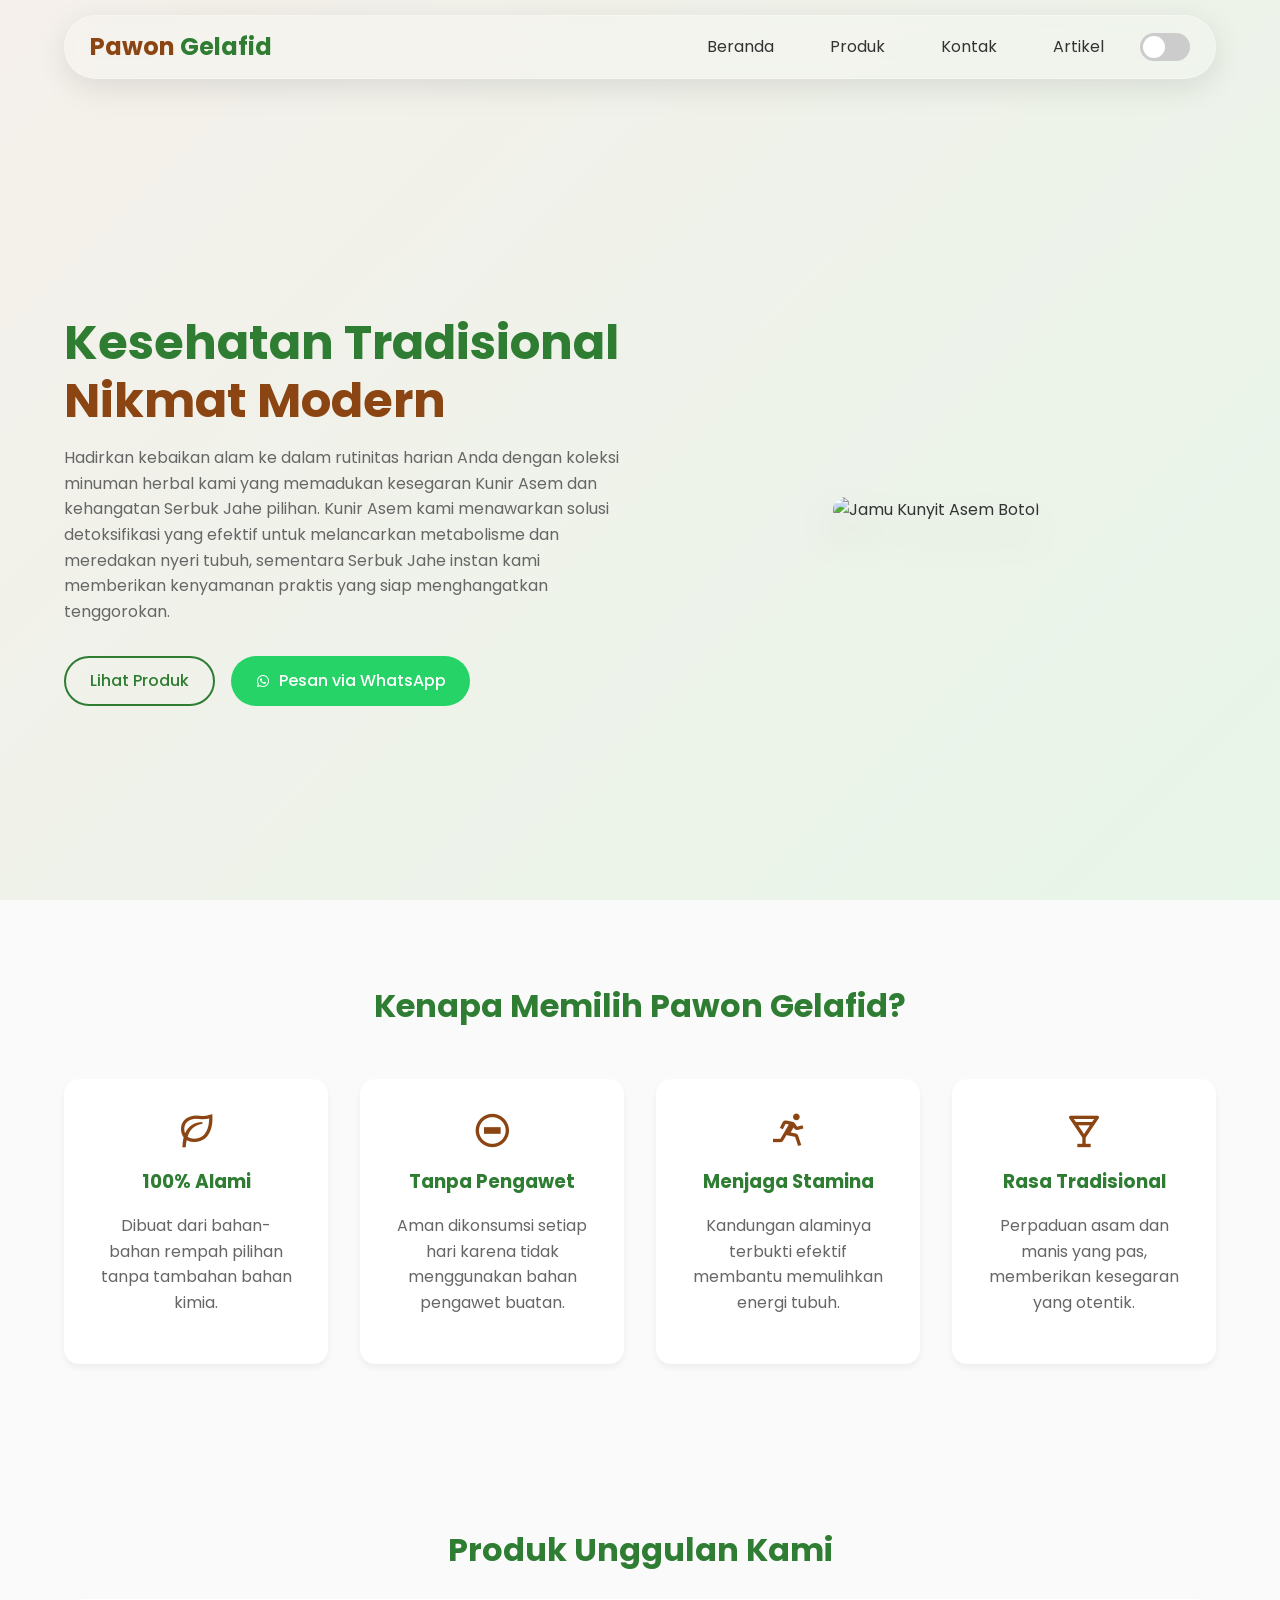
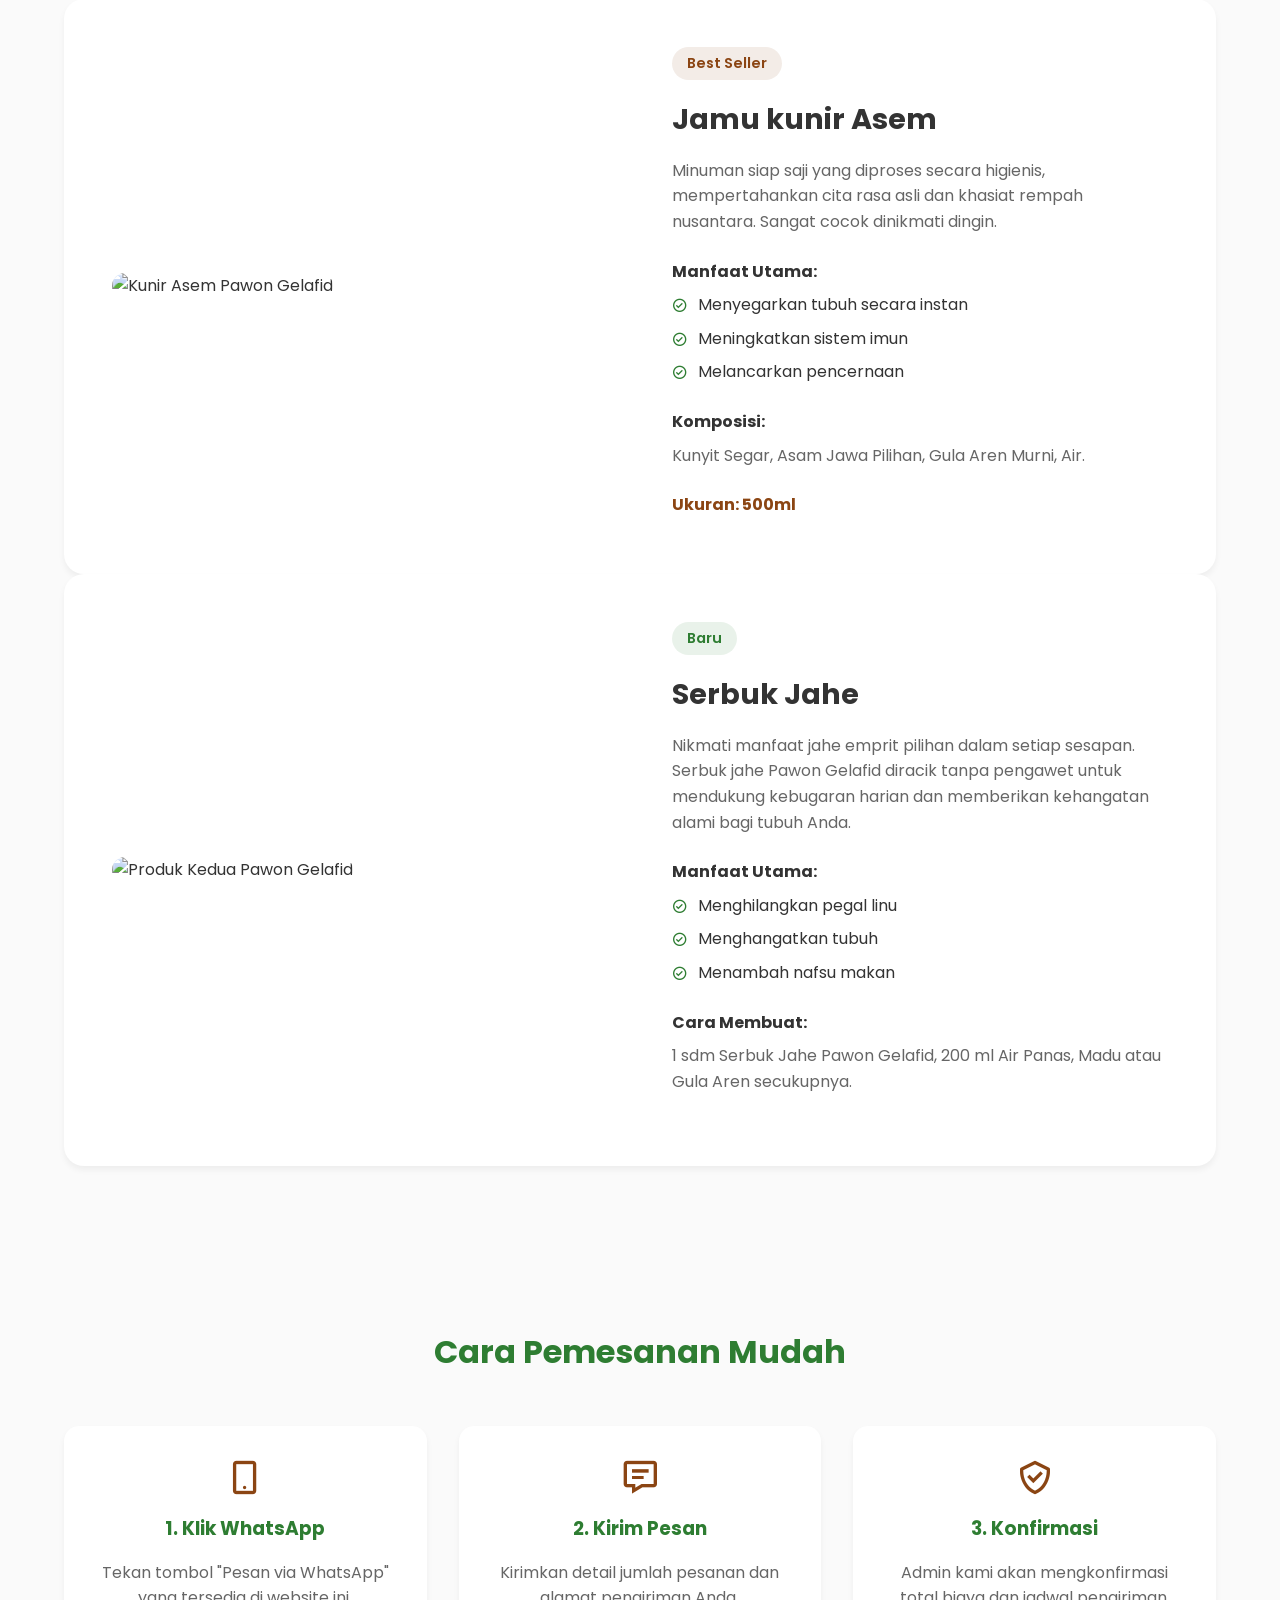
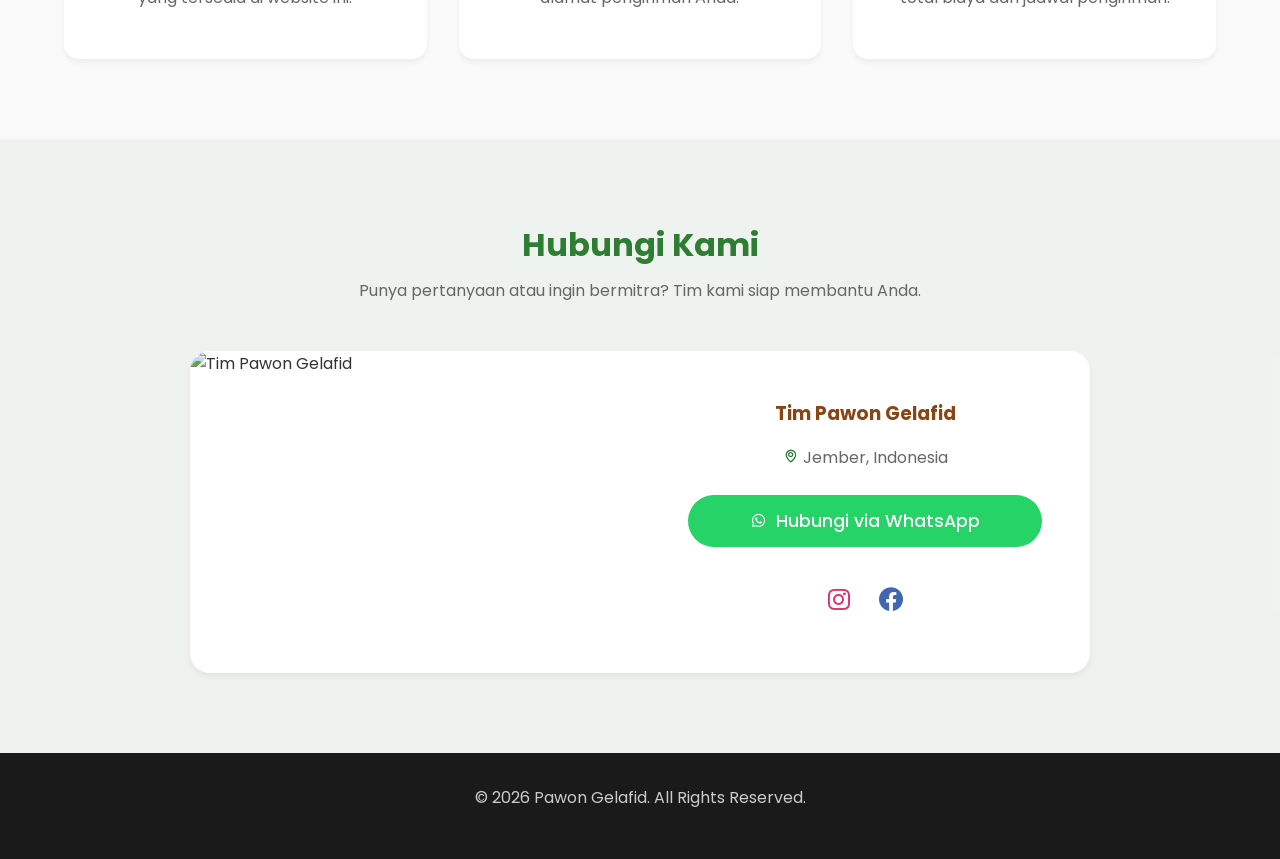
==== index.html @ 0f585383 "Add files via upload" ====
<!doctype html>
<html lang="id">
  <head>
    <meta charset="UTF-8" />
    <meta name="viewport" content="width=device-width, initial-scale=1.0" />
    <title>Pawon Gelafid | Jamu Kunyit Asem Alami</title>
    <link rel="stylesheet" href="style.css" />
    <link
      href="https://unpkg.com/boxicons@2.1.4/css/boxicons.min.css"
      rel="stylesheet"
    />
  </head>
  <body>
    <nav class="navbar">
      <div class="logo">Pawon <span>Gelafid</span></div>
      <div class="nav-controls">
        <ul class="nav-links">
          <li><a href="#beranda">Beranda</a></li>
          <li><a href="#produk">Produk</a></li>
          <li><a href="#kontak">Kontak</a></li>
          <li><a href="artikel.html">Artikel</a></li>

          <!--<li>
            <a
              href="https://wa.me/6281234567890"
              target="_blank"
              class="btn btn-primary"
              >Pesan Sekarang</a
            >
          </li>-->
        </ul>
        <div class="theme-switch">
          <input type="checkbox" id="theme-toggle" />
          <label for="theme-toggle" class="switch">
            <span class="slider"></span>
          </label>
        </div>
      </div>
    </nav>

    <section id="beranda" class="hero">
      <div class="hero-content fade-in">
        <h1>Kesehatan Tradisional <br /><span>Nikmat Modern</span></h1>
        <p>
          Hadirkan kebaikan alam ke dalam rutinitas harian Anda dengan koleksi
          minuman herbal kami yang memadukan kesegaran Kunir Asem dan kehangatan
          Serbuk Jahe pilihan. Kunir Asem kami menawarkan solusi detoksifikasi
          yang efektif untuk melancarkan metabolisme dan meredakan nyeri tubuh,
          sementara Serbuk Jahe instan kami memberikan kenyamanan praktis yang
          siap menghangatkan tenggorokan.
        </p>
        <div class="hero-buttons">
          <a href="#produk" class="btn btn-outline">Lihat Produk</a>
          <a
            href="https://wa.me/6281234567890"
            target="_blank"
            class="btn btn-wa"
            ><i class="bx bxl-whatsapp"></i> Pesan via WhatsApp</a
          >
        </div>
      </div>
      <div class="hero-image fade-in">
        <img src="/asset/botol1.png" alt="Jamu Kunyit Asem Botol" />
      </div>
    </section>

    <section class="fade-in">
      <h2>Kenapa Memilih Pawon Gelafid?</h2>
      <div class="grid-container">
        <div class="card">
          <i class="bx bx-leaf"></i>
          <h3>100% Alami</h3>
          <p>
            Dibuat dari bahan-bahan rempah pilihan tanpa tambahan bahan kimia.
          </p>
        </div>
        <div class="card">
          <i class="bx bx-no-entry"></i>
          <h3>Tanpa Pengawet</h3>
          <p>
            Aman dikonsumsi setiap hari karena tidak menggunakan bahan pengawet
            buatan.
          </p>
        </div>
        <div class="card">
          <i class="bx bx-run"></i>
          <h3>Menjaga Stamina</h3>
          <p>
            Kandungan alaminya terbukti efektif membantu memulihkan energi
            tubuh.
          </p>
        </div>
        <div class="card">
          <i class="bx bx-drink"></i>
          <h3>Rasa Tradisional</h3>
          <p>
            Perpaduan asam dan manis yang pas, memberikan kesegaran yang
            otentik.
          </p>
        </div>
      </div>
    </section>

    <section id="produk" class="fade-in">
      <h2>Produk Unggulan Kami</h2>
        <div class="slider-container">
          <div class="slider-track">
            <div class="slide">
              <div class="product-detail">
                <div class="product-img">
                  <img src="/asset/Botol.png" alt="Kunir Asem Pawon Gelafid" />
                </div>
                <div class="product-info">
                  <span class="tag">Best Seller</span>
                  <h3>Jamu kunir Asem</h3>
                  <p>
                    Minuman siap saji yang diproses secara higienis,
                    mempertahankan cita rasa asli dan khasiat rempah nusantara.
                    Sangat cocok dinikmati dingin.
                  </p>

                  <h4 style="margin: 1.5rem 0 0.5rem">Manfaat Utama:</h4>
                  <div class="list-item">
                    <i class="bx bx-check-circle"></i> Menyegarkan tubuh secara
                    instan
                  </div>
                  <div class="list-item">
                    <i class="bx bx-check-circle"></i> Meningkatkan sistem imun
                  </div>
                  <div class="list-item">
                    <i class="bx bx-check-circle"></i> Melancarkan pencernaan
                  </div>

                  <h4 style="margin: 1.5rem 0 0.5rem">Komposisi:</h4>
                  <p>Kunyit Segar, Asam Jawa Pilihan, Gula Aren Murni, Air.</p>
                  <h4
                    style="margin: 1.5rem 0 0.5rem; color: var(--primary-brown)"
                  >
                    Ukuran: 500ml
                  </h4>
                </div>
              </div>
            </div>

            <div class="slide">
              <div class="product-detail">
                <div class="product-img">
                  <img
                    src="/asset/Kemasan.png"
                    alt="Produk Kedua Pawon Gelafid"
                  />
                </div>
                <div class="product-info">
                  <span
                    class="tag"
                    style="
                      background: rgba(46, 125, 50, 0.1);
                      color: var(--primary-green);
                    "
                    >Baru</span
                  >
                  <h3>Serbuk Jahe</h3>
                  <p>
                    Nikmati manfaat jahe emprit pilihan dalam setiap sesapan.
                    Serbuk jahe Pawon Gelafid diracik tanpa pengawet untuk
                    mendukung kebugaran harian dan memberikan kehangatan alami
                    bagi tubuh Anda.
                  </p>

                  <h4 style="margin: 1.5rem 0 0.5rem">Manfaat Utama:</h4>
                  <div class="list-item">
                    <i class="bx bx-check-circle"></i> Menghilangkan pegal linu
                  </div>
                  <div class="list-item">
                    <i class="bx bx-check-circle"></i> Menghangatkan tubuh
                  </div>
                  <div class="list-item">
                    <i class="bx bx-check-circle"></i> Menambah nafsu makan
                  </div>

                  <h4 style="margin: 1.5rem 0 0.5rem">Cara Membuat:</h4>
                  <p>
                    1 sdm Serbuk Jahe Pawon Gelafid, 200 ml Air Panas, Madu atau
                    Gula Aren secukupnya.
                  </p>
                  <h4
                    style="margin: 1.5rem 0 0.5rem; color: var(--primary-brown)"
                    >
                  </h4>
                </div>
              </div>
            </div>
          </div>
        </div>

        <div class="slider-dots"></div>
      </div>
    </section>

    <section class="fade-in">
      <h2>Cara Pemesanan Mudah</h2>
      <div
        class="grid-container"
        style="grid-template-columns: repeat(auto-fit, minmax(200px, 1fr))"
      >
        <div class="card">
          <i class="bx bx-mobile-alt"></i>
          <h3>1. Klik WhatsApp</h3>
          <p>Tekan tombol "Pesan via WhatsApp" yang tersedia di website ini.</p>
        </div>
        <div class="card">
          <i class="bx bx-message-detail"></i>
          <h3>2. Kirim Pesan</h3>
          <p>Kirimkan detail jumlah pesanan dan alamat pengiriman Anda.</p>
        </div>
        <div class="card">
          <i class="bx bx-check-shield"></i>
          <h3>3. Konfirmasi</h3>
          <p>
            Admin kami akan mengkonfirmasi total biaya dan jadwal pengiriman.
          </p>
        </div>
      </div>
    </section>

    <section id="kontak" class="fade-in">
      <h2 style="margin-bottom: 0.5rem">Hubungi Kami</h2>
      <p style="text-align: center; margin-bottom: 3rem">
        Punya pertanyaan atau ingin bermitra? Tim kami siap membantu Anda.
      </p>

      <div class="contact-wrapper">
        <div class="contact-image">
          <img src="/asset/Fotbar.jpeg" alt="Tim Pawon Gelafid" />
        </div>

        <div class="contact-info">
          <h3 style="color: var(--primary-brown); margin-bottom: 1rem">
            Tim Pawon Gelafid
          </h3>
          <p style="margin-bottom: 1.5rem">
            <i class="bx bx-map" style="color: var(--primary-green)"></i>
            Jember, Indonesia
          </p>

          <div style="margin-bottom: 2rem; width: 100%">
            <a
              href="https://wa.me/6281234567890"
              target="_blank"
              class="btn btn-wa"
              style="
                font-size: 1.1rem;
                padding: 12px 25px;
                display: inline-flex;
                width: 100%;
              "
            >
              <i class="bx bxl-whatsapp"></i> Hubungi via WhatsApp
            </a>
          </div>

          <div
            style="
              display: flex;
              justify-content: center;
              gap: 1.5rem;
              font-size: 1.8rem;
            "
          >
            <a href="#" style="color: #e1306c; transition: transform 0.3s ease"
              ><i class="bx bxl-instagram"></i
            ></a>
            <a href="#" style="color: #4267b2; transition: transform 0.3s ease"
              ><i class="bx bxl-facebook-circle"></i
            ></a>
          </div>
        </div>
      </div>
    </section>

    <footer>
      <p>&copy; 2026 Pawon Gelafid. All Rights Reserved.</p>
      <div style="margin-top: 1rem">
        <!-- <a href="#beranda" style="margin: 0 10px">Beranda</a> -->
        <!-- <a href="#produk" style="margin: 0 10px">Produk</a> -->
      </div>
    </footer>

    <script src="script.js"></script>
  </body>
</html>
---- style.css ----
@import url("https://fonts.googleapis.com/css2?family=Poppins:wght@300;400;500;600;700&display=swap");

:root {
  /* Skema Warna Terang (Light Mode) */
  --primary-brown: #8b4513; /* Coklat tanah/kayu */
  --primary-green: #2e7d32; /* Hijau daun */
  --bg-color: #fafafa; /* Putih tulang/abu sangat terang */
  --card-bg: #ffffff; /* Putih murni untuk kartu */
  --text-dark: #333333;
  --text-light: #666666;
  --nav-bg: rgba(255, 255, 255, 0.95);
  --hero-grad: linear-gradient(135deg, #f5f0eb 0%, #e8f5e9 100%);
  --shadow: 0 4px 6px rgba(0, 0, 0, 0.05);
}

/* Skema Warna Gelap (Dark Mode) */
[data-theme="dark"] {
  --primary-brown: #d2b48c; /* Coklat muda (Tan) agar kontras di gelap */
  --primary-green: #66bb6a; /* Hijau lebih terang */
  --bg-color: #121212; /* Abu-abu sangat gelap */
  --card-bg: #1e1e1e; /* Elemen sedikit lebih terang dari background */
  --text-dark: #f5f5f5;
  --text-light: #cccccc;
  --nav-bg: rgba(30, 30, 30, 0.95);
  --hero-grad: linear-gradient(135deg, #1f1b18 0%, #132214 100%);
  --shadow: 0 4px 15px rgba(0, 0, 0, 0.4);
}

* {
  margin: 0;
  padding: 0;
  box-sizing: border-box;
  font-family: "Poppins", sans-serif;
}

html {
  scroll-behavior: smooth;
}

body {
  background-color: var(--bg-color);
  color: var(--text-dark);
  line-height: 1.6;
  transition:
    background-color 0.3s ease,
    color 0.3s ease;
}

/* Typography */
h1,
h2,
h3 {
  color: var(--text-dark);
  transition: color 0.3s ease;
}
h2 {
  font-size: 2rem;
  margin-bottom: 1.5rem;
  text-align: center;
  color: var(--primary-green);
}
p {
  color: var(--text-light);
  margin-bottom: 1rem;
  transition: color 0.3s ease;
}
a {
  text-decoration: none;
  color: inherit;
}

/* Buttons */
.btn {
  display: inline-block;
  padding: 10px 24px;
  border-radius: 30px;
  font-weight: 500;
  transition: all 0.3s ease;
  cursor: pointer;
  border: none;
}
.btn-primary {
  background-color: #25d366;
  color: #ffffff !important;
}
.btn-primary:hover {
  background-color: #128c7e;
  transform: translateY(-2px);
}

.btn-outline {
  border: 2px solid var(--primary-green);
  color: var(--primary-green);
}
.btn-outline:hover {
  background-color: var(--primary-green);
  color: #fff;
}
[data-theme="dark"] .btn-outline:hover {
  color: #121212;
}

.btn-wa {
  background-color: #25d366;
  color: #fff;
  display: flex;
  align-items: center;
  gap: 8px;
  justify-content: center;
}
.btn-wa:hover {
  background-color: #128c7e;
  transform: translateY(-2px);
}

/* Navbar */
/* Navbar - Liquid Glass Style */
.navbar {
  position: fixed;
  top: 15px;
  left: 50%;
  transform: translateX(-50%);
  width: 90%;
  padding: 12px 25px;
  display: flex;
  justify-content: space-between;
  align-items: center;
  box-shadow:
    0 8px 32px rgba(0, 0, 0, 0.1),
    inset 0 1px 0 rgba(255, 255, 255, 0.3);

  /* Glass Effect */
  background: rgba(255, 255, 255, 0.15);
  backdrop-filter: blur(10px);
  -webkit-backdrop-filter: blur(10px);

  /* Border & Glow */
  border: 1px solid rgba(255, 255, 255, 0.3);
  border-radius: 50px;

  /* Shadow lembut */
  box-shadow: 0 8px 32px rgba(0, 0, 0, 0.1);

  transition: all 0.4s ease;
  z-index: 1000;
}

/* Dark mode glass */
[data-theme="dark"] .navbar {
  background: rgba(30, 30, 30, 0.25);
  border: 1px solid rgba(255, 255, 255, 0.1);
}

/* Saat scroll (lebih solid & elegan) */
.navbar.scrolled {
  backdrop-filter: blur(25px);
  background: rgba(255, 255, 255, 0.25);
  box-shadow: 0 10px 40px rgba(0, 0, 0, 0.2);
}
/* Dark mode scroll */
[data-theme="dark"] .navbar.scrolled {
  background: rgba(20, 20, 20, 0.35);
}

.logo {
  font-size: 1.5rem;
  font-weight: 700;
  color: var(--primary-brown);
}
.logo span {
  color: var(--primary-green);
}
/* 1. Ini yang membuat menu menjadi horizontal (Jangan dihapus!) */
.nav-links {
  display: flex;
  list-style: none;
  gap: 2rem;
  align-items: center;
}

/* 2. Styling dasar teks menu */
.nav-links a {
  padding: 6px 12px;
  border-radius: 10px;
  transition: all 0.3s ease;
}

.nav-links a:hover {
  background: rgba(0, 0, 0, 0.08);
  transform: translateY(-2px);
}

[data-theme="dark"] .nav-links a:hover {
  background: rgba(255, 255, 255, 0.12);
}
/* 3. Animasi Garis Bawah (Hanya untuk teks, Dikecualikan untuk tombol .btn) */
/*.nav-links a:not(.btn)::after {
  content: "";
  position: absolute;
  width: 0;
  height: 2px;
  bottom: 0;
  left: 0;
  background-color: var(--primary-brown);
  transition: width 0.3s ease-in-out;
}

/* 4. Efek saat di-hover atau aktif memanjangkan garis */
/*.nav-links a:not(.btn):hover::after,
.nav-links a:not(.btn).active::after {
  width: 100%;
}*/

.nav-controls {
  display: flex;
  align-items: center;
  gap: 1.5rem;
}
.theme-toggle {
  cursor: pointer;
  font-size: 1.5rem;
  color: var(--text-dark);
  display: flex;
  align-items: center;
  transition: transform 0.3s ease;
}
.theme-toggle:hover {
  transform: scale(1.1);
}
.menu-toggle {
  display: none;
  font-size: 1.5rem;
  cursor: pointer;
  color: var(--text-dark);
}

/* Hero Section */
.hero {
  min-height: 100vh;
  display: flex;
  align-items: center;
  padding: 0 5%;
  padding-top: 120px;
  background: var(--hero-grad);
  transition: background 0.3s ease;
}
.hero-content {
  flex: 1;
  padding-right: 2rem;
}
.hero-content h1 {
  font-size: 3rem;
  line-height: 1.2;
  margin-bottom: 1rem;
  color: var(--primary-green);
}
.hero-content span {
  color: var(--primary-brown);
}
.hero-image {
  flex: 1;
  text-align: center;
}
.hero-image img {
  max-width: 100%;
  filter: drop-shadow(0 20px 20px rgba(0, 0, 0, 0.15));
  border-radius: 15px;
}
.hero-buttons {
  display: flex;
  gap: 1rem;
  margin-top: 2rem;
}

/* Sections */
section {
  padding: 5rem 5%;
}
.grid-container {
  display: grid;
  grid-template-columns: repeat(auto-fit, minmax(250px, 1fr));
  gap: 2rem;
  margin-top: 3rem;
}

/* Cards (Keunggulan, Manfaat, Cara Pesan) */
.card {
  background: var(--card-bg);
  padding: 2rem;
  border-radius: 15px;
  box-shadow: var(--shadow);
  text-align: center;
  transition:
    transform 0.3s ease,
    background 0.3s ease;
}
.card:hover {
  transform: translateY(-10px);
}
.card i {
  font-size: 2.5rem;
  color: var(--primary-brown);
  margin-bottom: 1rem;
}
.card h3 {
  margin-bottom: 1rem;
  color: var(--primary-green);
}

/* Detail Produk */
.product-detail {
  display: flex;
  align-items: center;
  gap: 4rem;
  background: var(--card-bg);
  border-radius: 20px;
  padding: 3rem;
  box-shadow: var(--shadow);
  transition: background 0.3s ease;
}
.product-img {
  flex: 1;
}
.product-img img {
  width: 100%;
  border-radius: 15px;
}
.product-info {
  flex: 1;
}
.product-info h3 {
  font-size: 1.8rem;
  margin-bottom: 1rem;
}
.tag {
  display: inline-block;
  background: rgba(139, 69, 19, 0.1);
  color: var(--primary-brown);
  padding: 5px 15px;
  border-radius: 20px;
  font-size: 0.9rem;
  margin-bottom: 1rem;
  font-weight: 600;
}
.list-item {
  margin-bottom: 0.5rem;
  display: flex;
  align-items: center;
  gap: 10px;
}
.list-item i {
  color: var(--primary-green);
}

/* Artikel Specific */
.article-header {
  padding: 150px 5% 50px;
  text-align: center;
  background: var(--hero-grad);
}
.article-content {
  max-width: 800px;
  margin: 0 auto;
  background: var(--card-bg);
  padding: 3rem;
  border-radius: 15px;
  box-shadow: var(--shadow);
  margin-top: -30px;
  position: relative;
  transition: background 0.3s ease;
}
.article-content h3 {
  color: var(--primary-brown);
  margin: 2rem 0 1rem;
}
.recipe-box {
  background: rgba(46, 125, 50, 0.05);
  padding: 2rem;
  border-radius: 10px;
  border-left: 4px solid var(--primary-green);
  margin: 2rem 0;
}
[data-theme="dark"] .recipe-box {
  background: rgba(102, 187, 106, 0.1);
}
.recipe-box ul,
.recipe-box ol {
  margin-left: 1.5rem;
  margin-top: 1rem;
}
.recipe-box li {
  margin-bottom: 0.5rem;
}

/* Contact Section Custom Background Override */
/* Contact Section Custom Background Override */
#kontak {
  background: rgba(46, 125, 50, 0.05);
}
[data-theme="dark"] #kontak {
  background: rgba(30, 30, 30, 0.5);
}

/* Layout Baru Kotak Kontak (Dengan Foto) */
.contact-wrapper {
  background: var(--card-bg);
  border-radius: 20px; /* Sudut melengkung yang lebih modern */
  box-shadow: var(--shadow);
  transition: background 0.3s ease;
  max-width: 900px; /* Diperlebar agar muat foto dan teks */
  margin: 0 auto;
  display: grid;
  grid-template-columns: 1fr 1fr; /* Dibagi jadi 2 kolom sama besar */
  overflow: hidden; /* Penting! Agar foto tidak keluar dari sudut melengkung kotak */
}

/* Sisi Kiri: Foto 16:9 */
.contact-image {
  width: 100%;
  height: 100%;
}

.contact-image img {
  width: 100%;
  height: 100%;
  object-fit: cover; /* Mencegah foto gepeng */
  aspect-ratio: 16 / 9; /* Mengunci rasio foto di 16:9 */
}

/* Sisi Kanan: Info Kontak */
.contact-info {
  padding: 3rem;
  display: flex;
  flex-direction: column;
  justify-content: center;
  align-items: center;
  text-align: center;
}

.contact-info a i:hover {
  transform: scale(1.2); /* Efek membesar saat ikon sosmed di-hover */
}

/* Responsive Design untuk Kontak */
@media (max-width: 768px) {
  .contact-wrapper {
    grid-template-columns: 1fr; /* Berubah jadi 1 kolom (atas-bawah) di layar HP */
  }
  .contact-info {
    padding: 2rem;
  }
}
/* Footer */
footer {
  background: #1a1a1a;
  color: #fff;
  text-align: center;
  padding: 2rem 5%;
}
footer p {
  color: #ccc;
  margin: 0;
}
footer a {
  color: #aaa;
  transition: color 0.3s;
}
footer a:hover {
  color: var(--primary-brown);
}

/* Animations */
.fade-in {
  opacity: 0;
  transform: translateY(30px);
  transition:
    opacity 0.8s ease-out,
    transform 0.8s ease-out;
}
.fade-in.visible {
  opacity: 1;
  transform: translateY(0);
}

/* Responsive Design */
@media (max-width: 768px) {
  .menu-toggle {
    display: block;
  }

  @media (max-width: 768px) {
    .navbar {
      left: 0;
      transform: none;
      width: 100%;
      border-radius: 0;
      top: 0;
      .navbar {
        background: rgba(255, 255, 255, 0.2);
        backdrop-filter: blur(12px);
        -webkit-backdrop-filter: blur(12px);
      }
    }
    [data-theme="dark"] .navbar {
      background: rgba(20, 20, 20, 0.25);
    }
  }

  .nav-links {
    position: fixed;
    top: 70px;
    left: -100%;
    flex-direction: column;
    background: var(--card-bg);
    width: 100%;
    text-align: center;
    padding: 2rem 0;
    box-shadow: var(--shadow);
    transition: 0.3s ease;
    backdrop-filter: blur(15px);
  }
  .nav-links.active {
    left: 0;
  }
  .hero {
    flex-direction: column;
    text-align: center;
    padding-top: 120px;
  }
  .hero-content {
    padding-right: 0;
    margin-bottom: 3rem;
  }
  .hero-buttons {
    justify-content: center;
    flex-wrap: wrap;
  }
  .product-detail {
    flex-direction: column;
    padding: 2rem;
    gap: 2rem;
  }
}

/* iOS Toggle Switch */
.theme-switch {
  display: flex;
  align-items: center;
}

.theme-switch input {
  display: none;
}

.switch {
  width: 50px;
  height: 28px;
  background: #ccc;
  border-radius: 50px;
  position: relative;
  cursor: pointer;
  transition: background 0.3s ease;
}

/* BULATAN */
.slider {
  position: absolute;
  width: 22px;
  height: 22px;
  background: #fff;
  border-radius: 50%;
  top: 3px;
  left: 3px;
  transition: transform 0.3s ease; /* penting! */
}

/* AKTIF */
.theme-switch input:checked + .switch {
  background: #34c759;
  box-shadow: 0 0 10px rgba(52, 199, 89, 0.6);
}

/* GESER */
.theme-switch input:checked + .switch .slider {
  transform: translateX(22px);
}

/* ================================== */
/* Galeri Langkah Pembuatan (Artikel) */
/* ================================== */
.step-gallery {
  margin-top: 2.5rem;
  padding-top: 2rem;
  border-top: 2px dashed rgba(46, 125, 50, 0.3); /* Garis batas putus-putus */
}

[data-theme="dark"] .step-gallery {
  border-top: 2px dashed rgba(102, 187, 106, 0.3);
}

.gallery-grid {
  display: grid;
  grid-template-columns: repeat(auto-fit, minmax(150px, 1fr));
  gap: 1.5rem;
  margin-top: 1.5rem;
}

.gallery-item {
  background: var(--card-bg);
  border-radius: 12px;
  overflow: hidden;
  box-shadow: var(--shadow);
  transition:
    transform 0.3s ease,
    box-shadow 0.3s ease;
  text-align: center;
}

.gallery-item:hover {
  transform: translateY(-5px);
  box-shadow: 0 8px 20px rgba(0, 0, 0, 0.15);
}

[data-theme="dark"] .gallery-item:hover {
  box-shadow: 0 8px 20px rgba(0, 0, 0, 0.5);
}

.gallery-image-wrapper {
  width: 100%;
  height: 140px;
  overflow: hidden;
}

.gallery-image-wrapper img {
  width: 100%;
  height: 100%;
  object-fit: cover; /* Memastikan foto tidak gepeng */
  transition: transform 0.5s ease;
}

.gallery-item:hover .gallery-image-wrapper img {
  transform: scale(1.1); /* Efek zoom saat di-hover */
}

.gallery-item p {
  padding: 12px 10px;
  margin: 0;
  font-size: 0.9rem;
  font-weight: 600;
  color: var(--primary-brown);
}
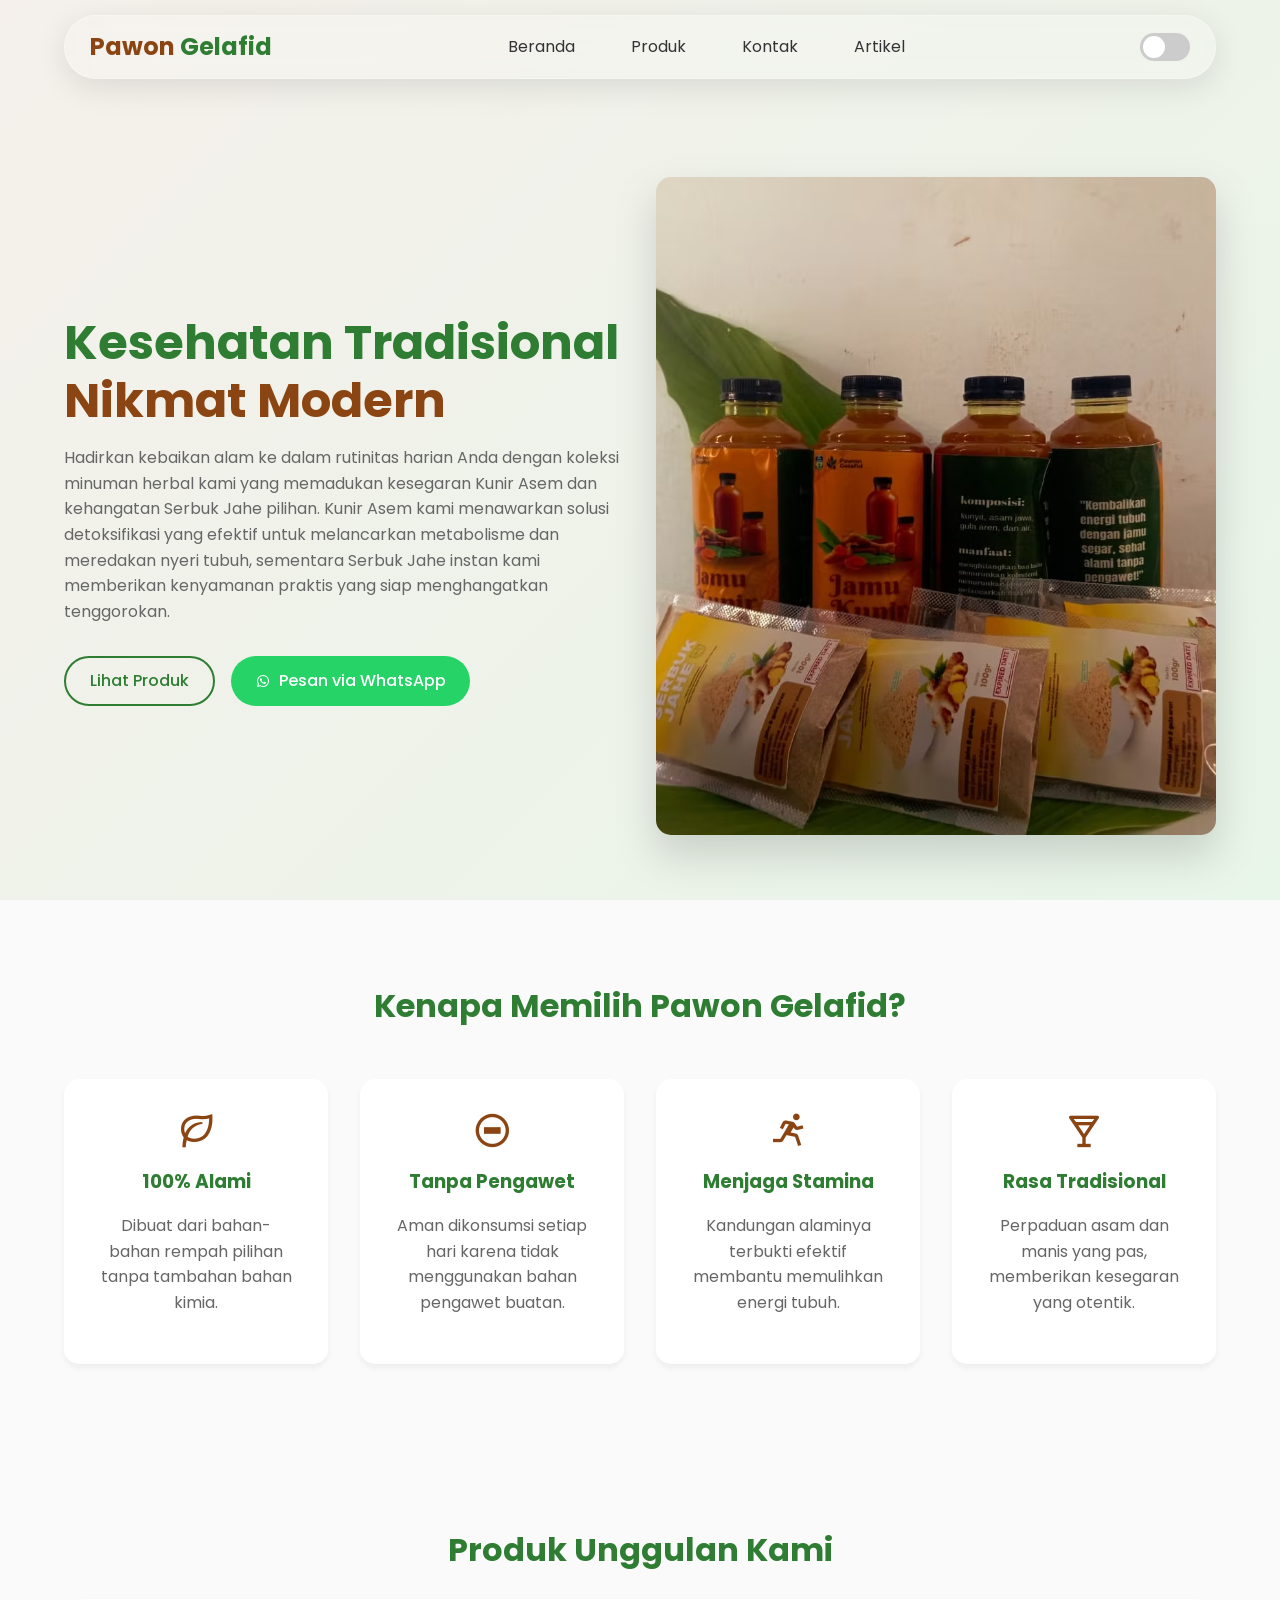
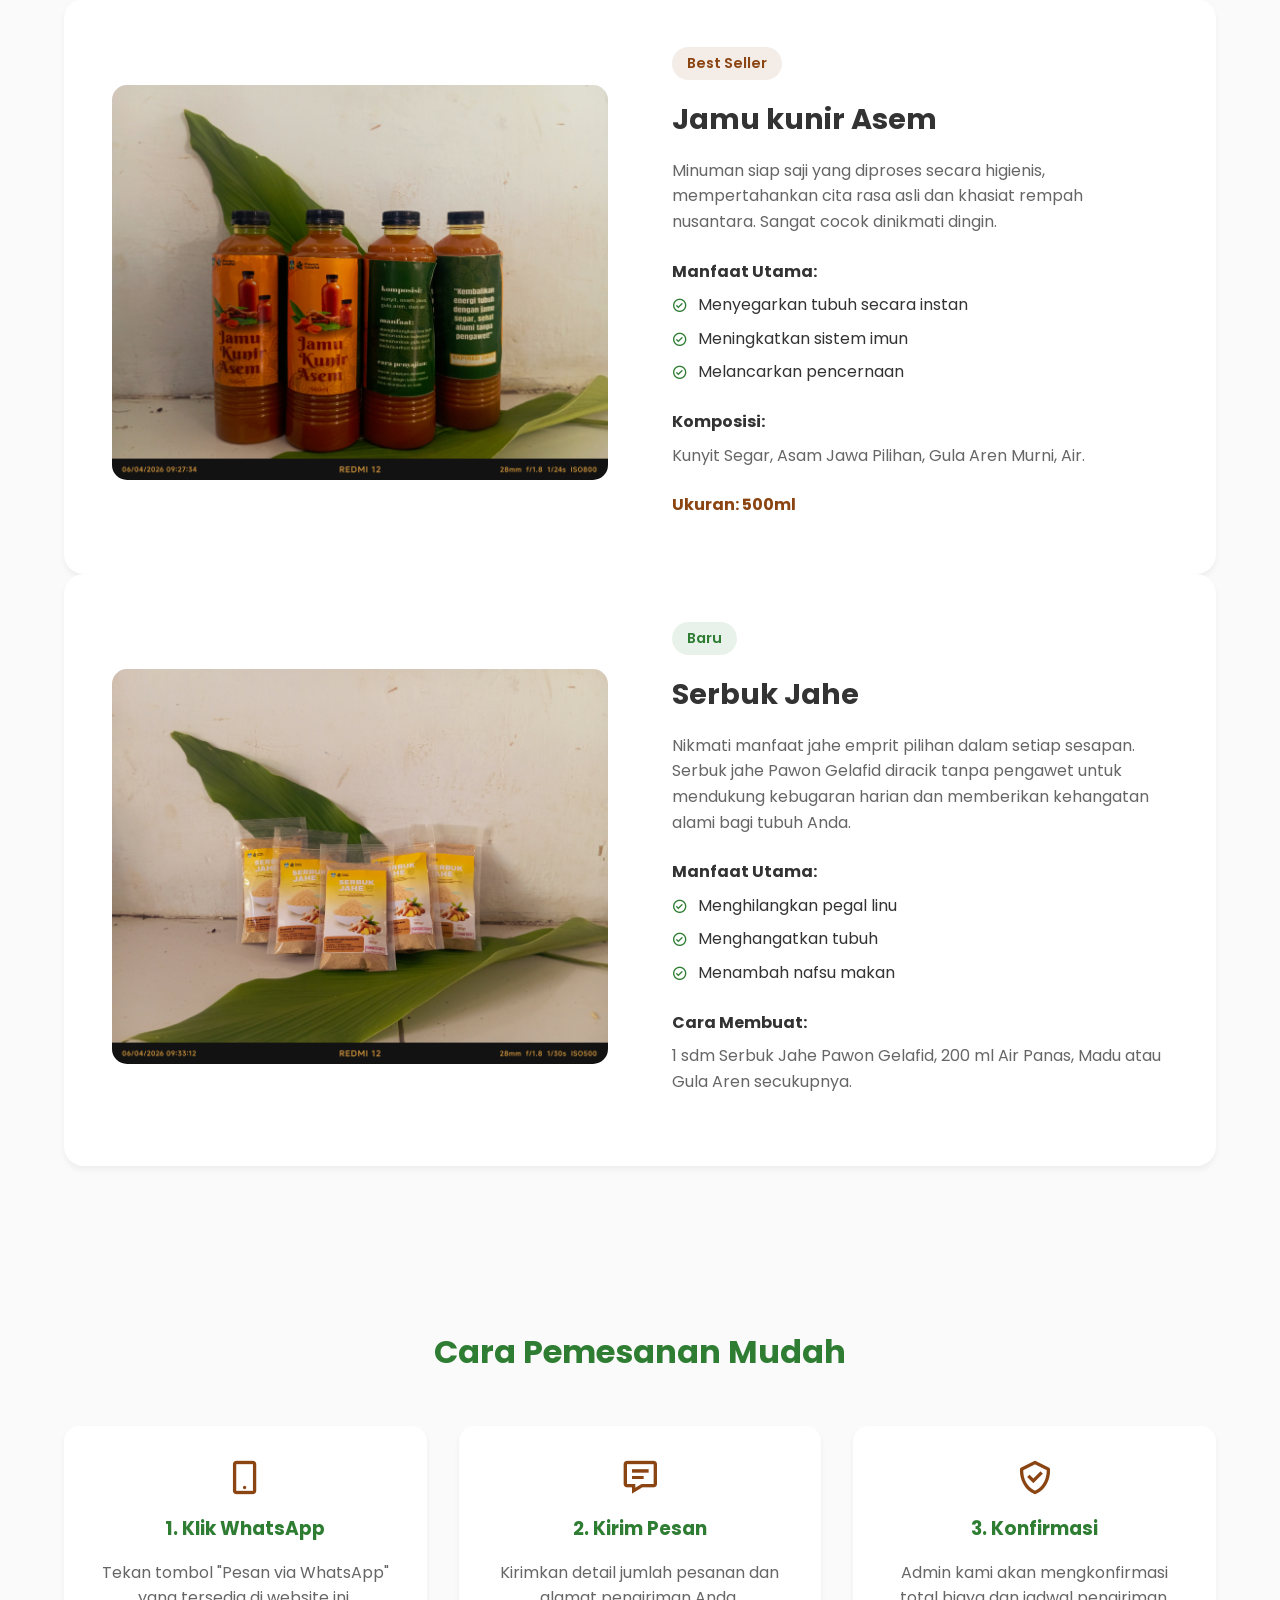
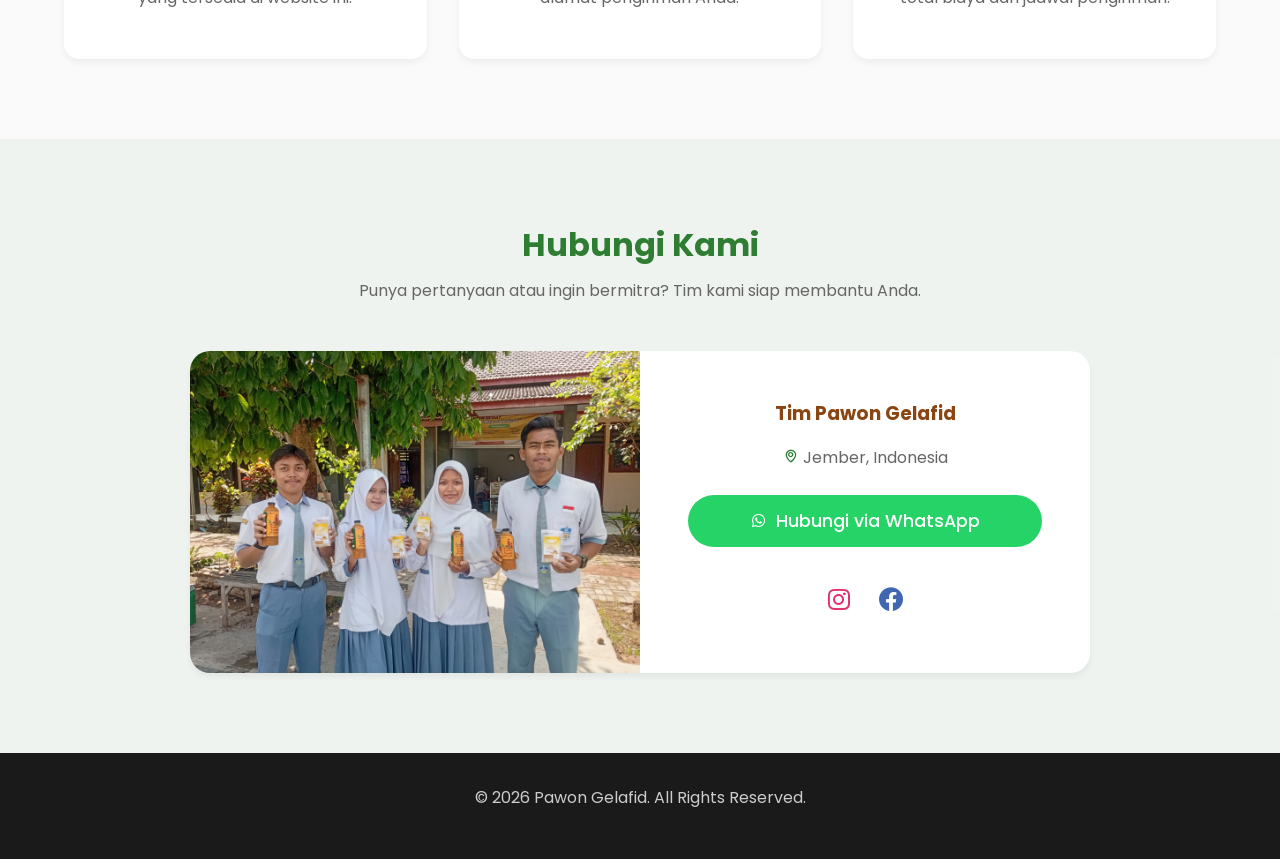
==== commit f1f9cc79: "Refactor index.html for better readability Reformatted HTML structure and removed unnecessary commen" ====
--- a/index.html
+++ b/index.html
@@ -13,27 +13,24 @@
   <body>
     <nav class="navbar">
       <div class="logo">Pawon <span>Gelafid</span></div>
+      
+      <ul class="nav-links">
+        <li><a href="#beranda">Beranda</a></li>
+        <li><a href="#produk">Produk</a></li>
+        <li><a href="#kontak">Kontak</a></li>
+        <li><a href="artikel.html">Artikel</a></li>
+      </ul>
+
       <div class="nav-controls">
-        <ul class="nav-links">
-          <li><a href="#beranda">Beranda</a></li>
-          <li><a href="#produk">Produk</a></li>
-          <li><a href="#kontak">Kontak</a></li>
-          <li><a href="artikel.html">Artikel</a></li>
-
-          <!--<li>
-            <a
-              href="https://wa.me/6281234567890"
-              target="_blank"
-              class="btn btn-primary"
-              >Pesan Sekarang</a
-            >
-          </li>-->
-        </ul>
         <div class="theme-switch">
           <input type="checkbox" id="theme-toggle" />
           <label for="theme-toggle" class="switch">
             <span class="slider"></span>
           </label>
+        </div>
+        
+        <div class="menu-toggle">
+          <i class="bx bx-menu"></i>
         </div>
       </div>
     </nav>
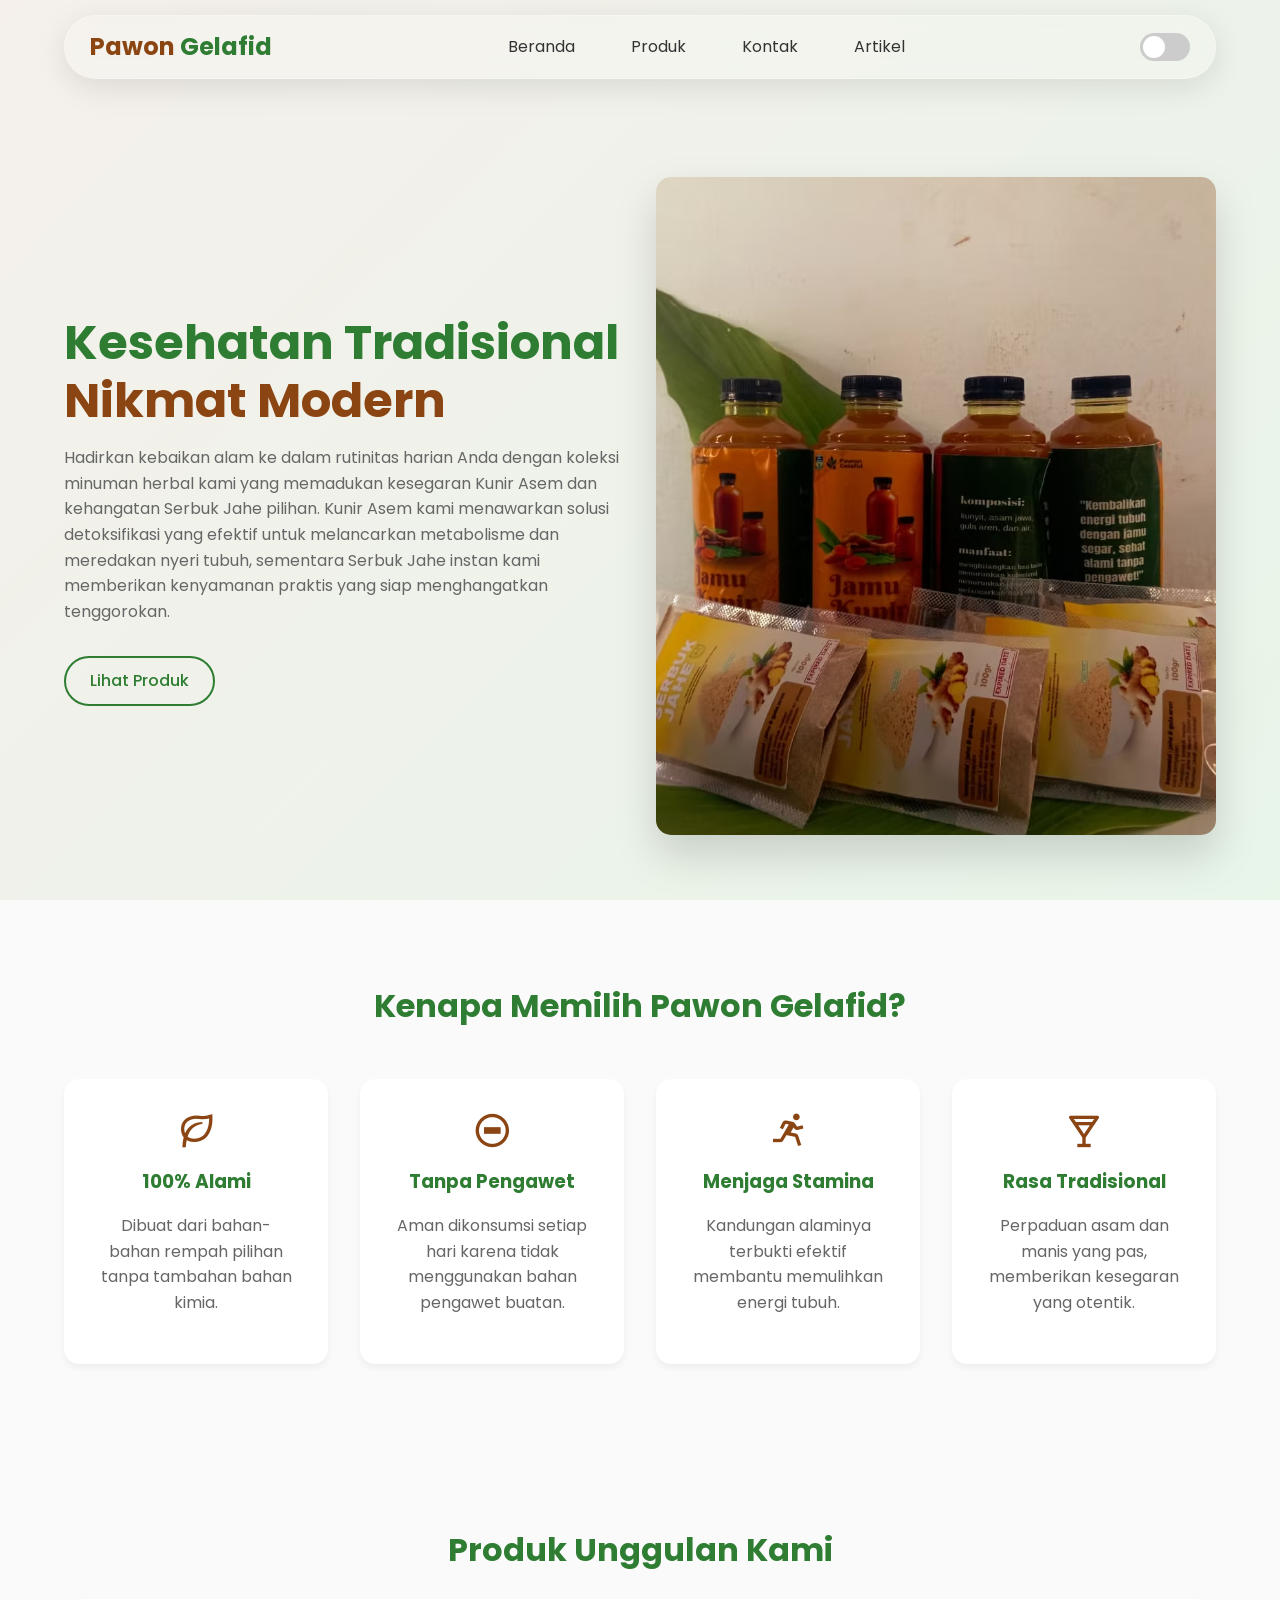
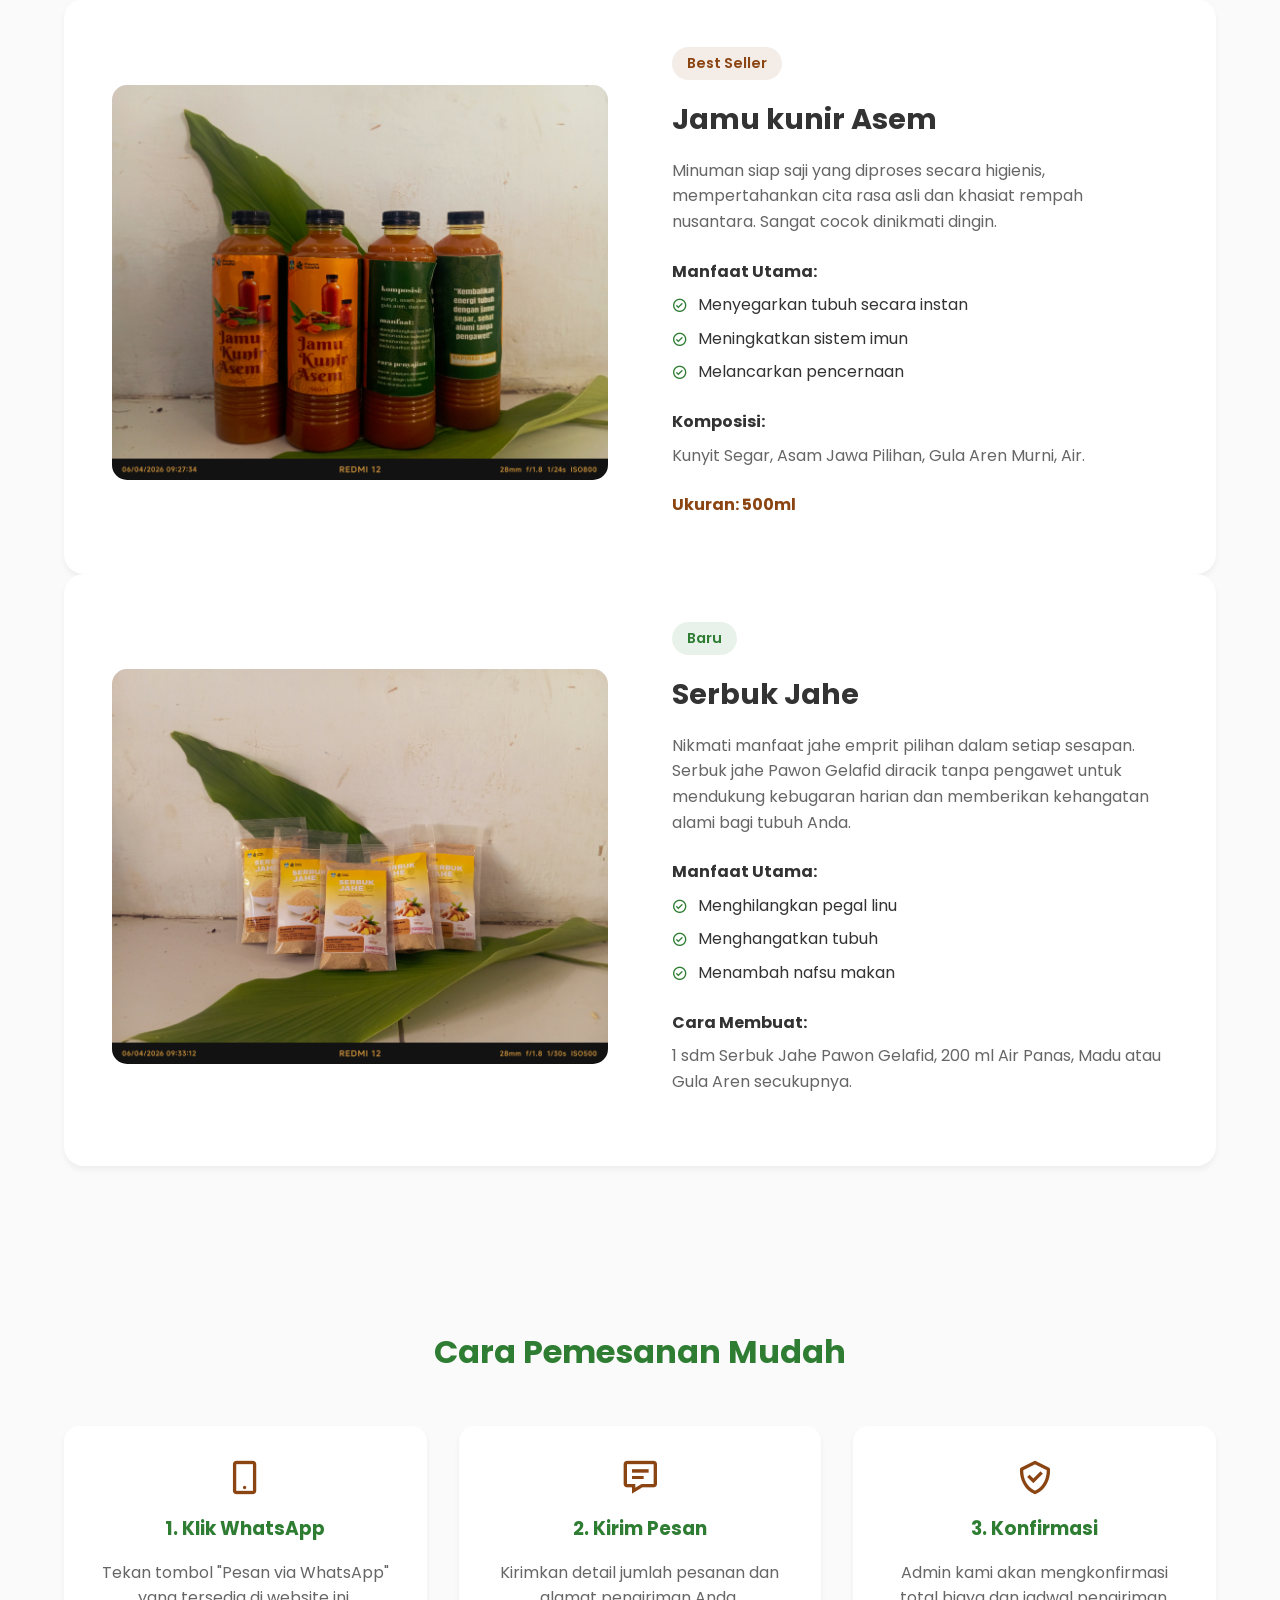
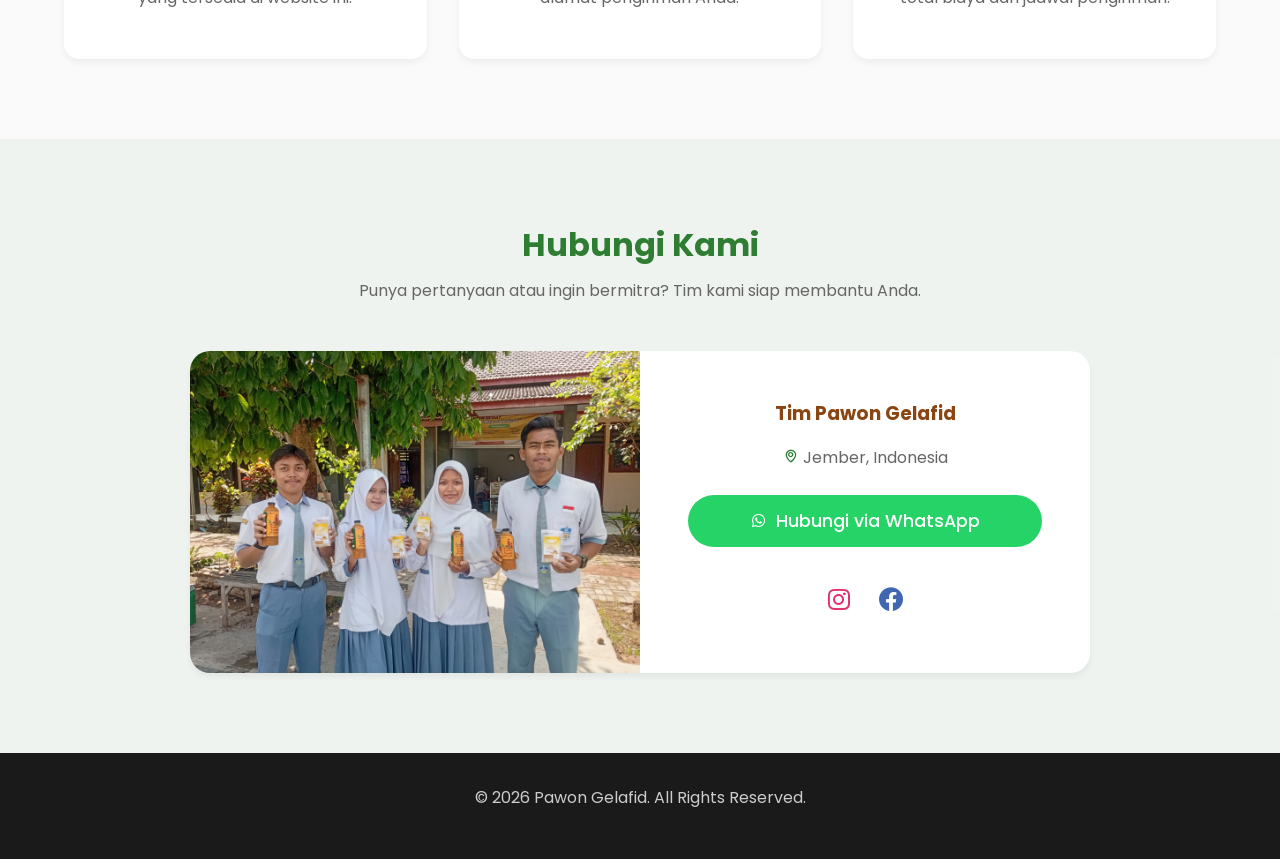
==== commit 64cb11e8: "Fix HTML formatting and structure" ====
--- a/index.html
+++ b/index.html
@@ -48,12 +48,6 @@
         </p>
         <div class="hero-buttons">
           <a href="#produk" class="btn btn-outline">Lihat Produk</a>
-          <a
-            href="https://wa.me/6281234567890"
-            target="_blank"
-            class="btn btn-wa"
-            ><i class="bx bxl-whatsapp"></i> Pesan via WhatsApp</a
-          >
         </div>
       </div>
       <div class="hero-image fade-in">
@@ -242,7 +236,7 @@
 
           <div style="margin-bottom: 2rem; width: 100%">
             <a
-              href="https://wa.me/6281234567890"
+              href="https://wa.me/6285730631702"
               target="_blank"
               class="btn btn-wa"
               style="
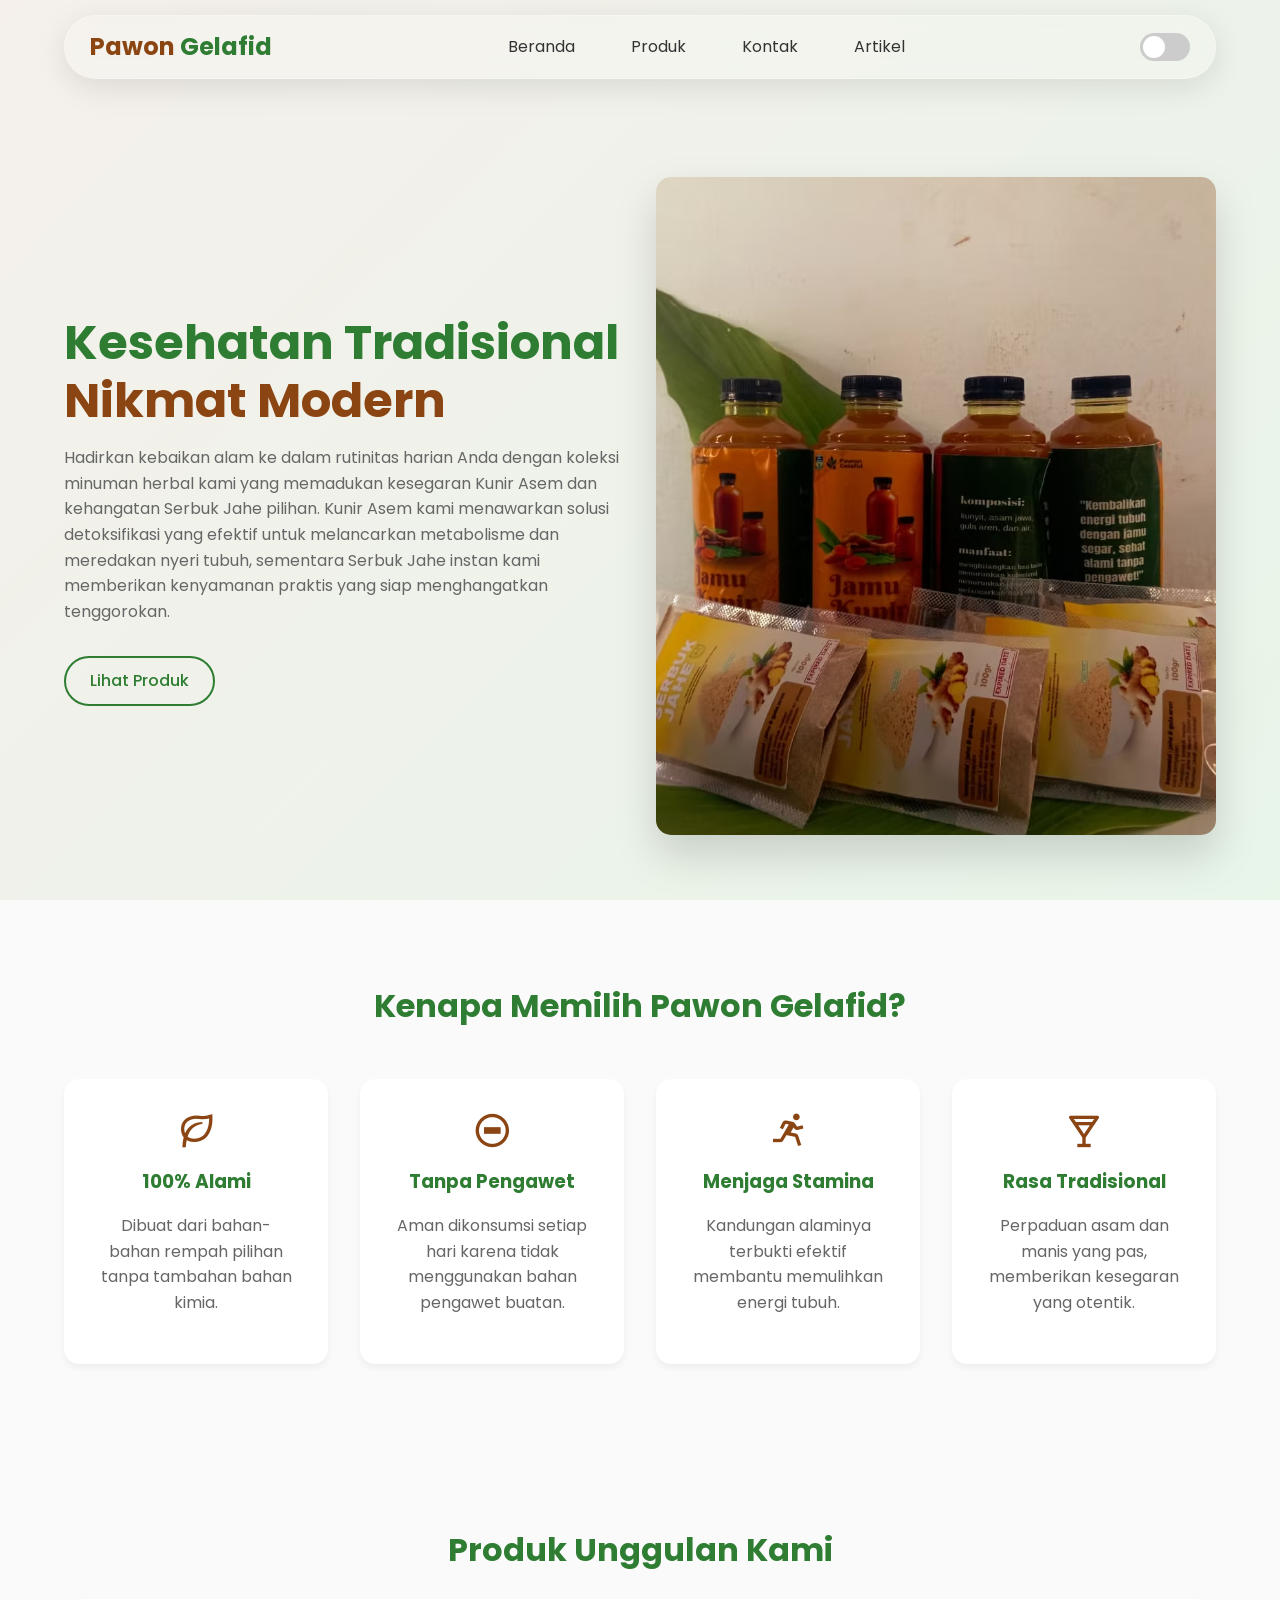
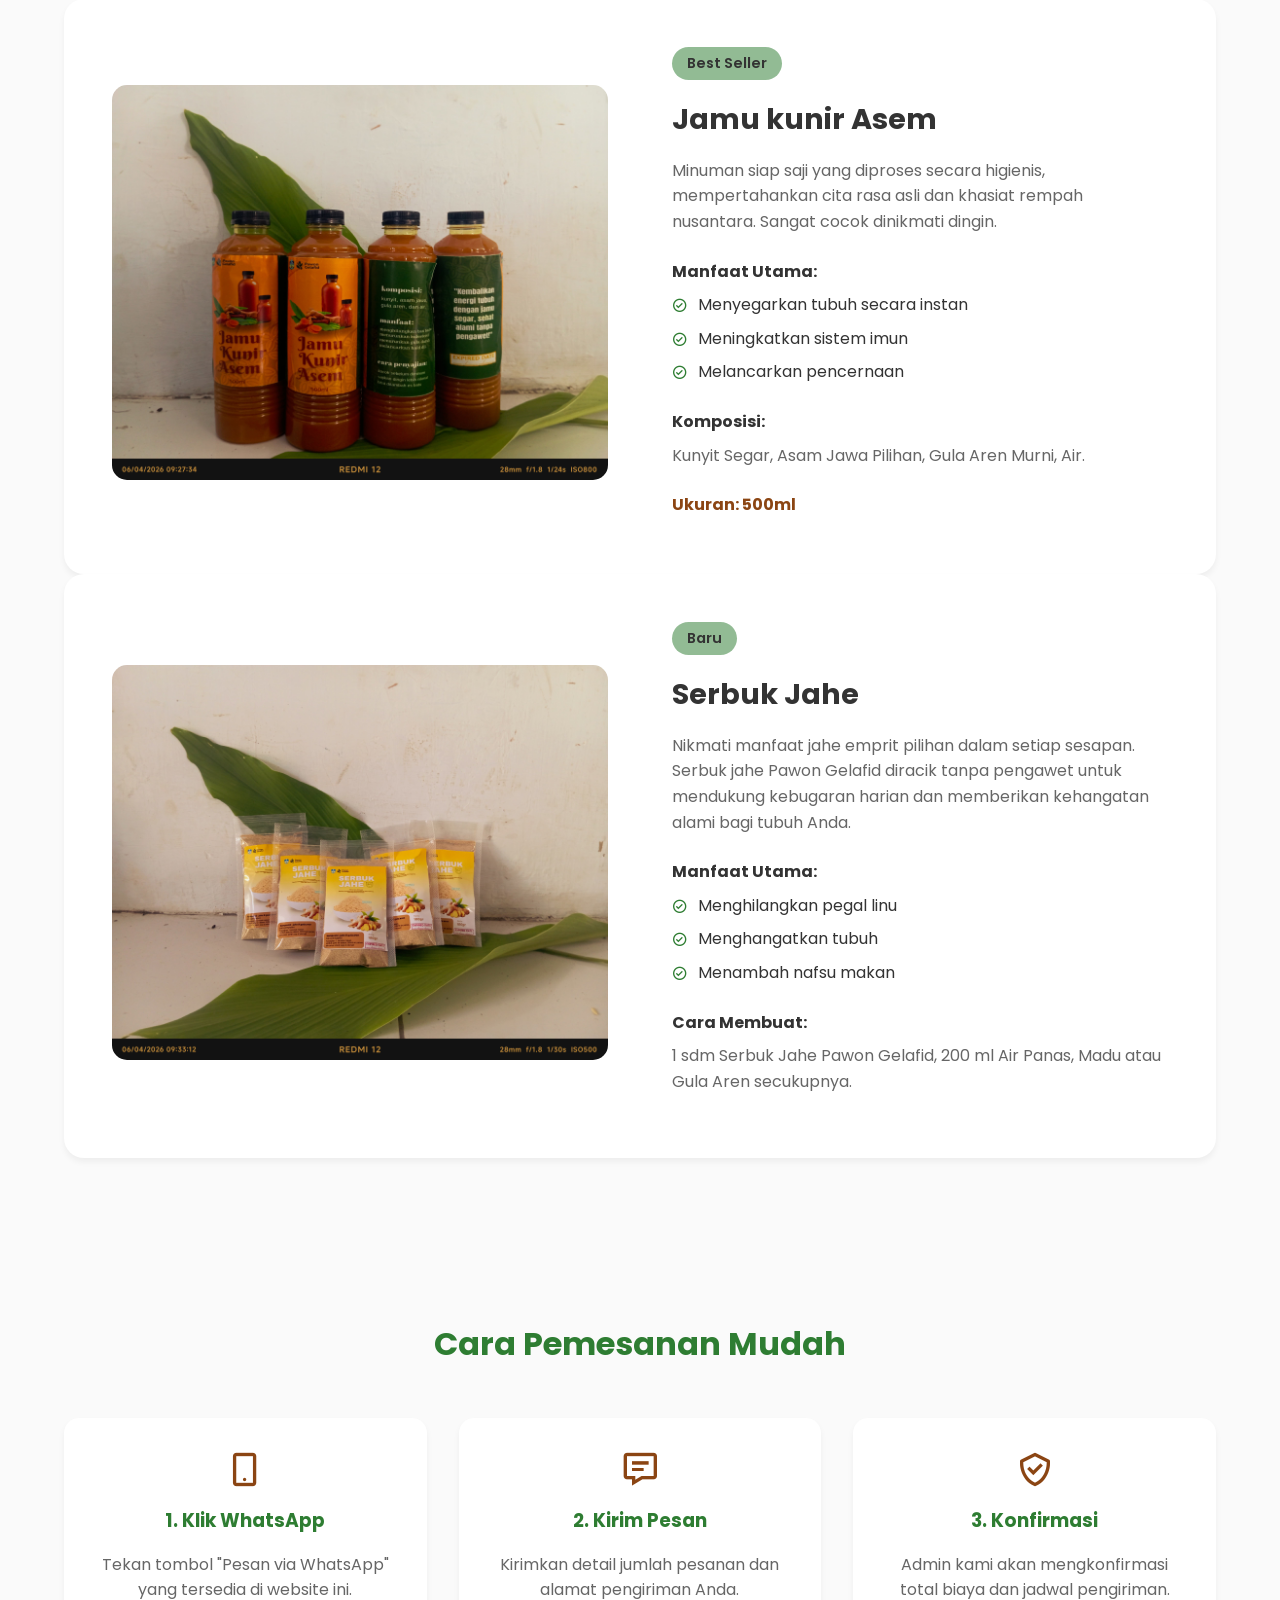
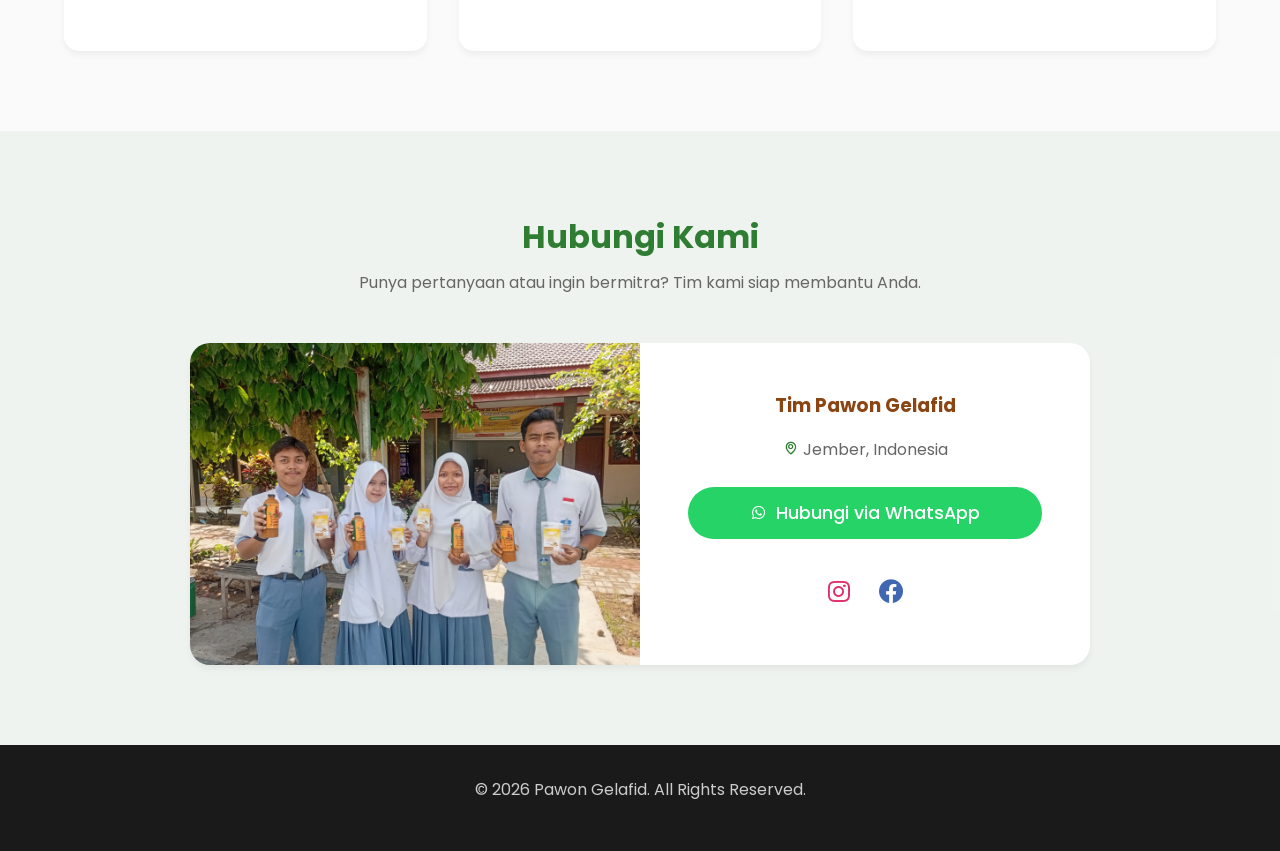
==== commit 4b84b126: "Fix HTML encoding issues in index.html" ====
--- a/index.html
+++ b/index.html
@@ -92,102 +92,84 @@
       </div>
     </section>
 
-    <section id="produk" class="fade-in">
+     <section id="produk" class="fade-in">
       <h2>Produk Unggulan Kami</h2>
-        <div class="slider-container">
-          <div class="slider-track">
-            <div class="slide">
-              <div class="product-detail">
-                <div class="product-img">
-                  <img src="/asset/Botol.png" alt="Kunir Asem Pawon Gelafid" />
-                </div>
-                <div class="product-info">
-                  <span class="tag">Best Seller</span>
-                  <h3>Jamu kunir Asem</h3>
-                  <p>
-                    Minuman siap saji yang diproses secara higienis,
-                    mempertahankan cita rasa asli dan khasiat rempah nusantara.
-                    Sangat cocok dinikmati dingin.
-                  </p>
-
-                  <h4 style="margin: 1.5rem 0 0.5rem">Manfaat Utama:</h4>
-                  <div class="list-item">
-                    <i class="bx bx-check-circle"></i> Menyegarkan tubuh secara
-                    instan
-                  </div>
-                  <div class="list-item">
-                    <i class="bx bx-check-circle"></i> Meningkatkan sistem imun
-                  </div>
-                  <div class="list-item">
-                    <i class="bx bx-check-circle"></i> Melancarkan pencernaan
-                  </div>
-
-                  <h4 style="margin: 1.5rem 0 0.5rem">Komposisi:</h4>
-                  <p>Kunyit Segar, Asam Jawa Pilihan, Gula Aren Murni, Air.</p>
-                  <h4
-                    style="margin: 1.5rem 0 0.5rem; color: var(--primary-brown)"
-                  >
-                    Ukuran: 500ml
-                  </h4>
-                </div>
-              </div>
-            </div>
-
-            <div class="slide">
-              <div class="product-detail">
-                <div class="product-img">
-                  <img
-                    src="/asset/Kemasan.png"
-                    alt="Produk Kedua Pawon Gelafid"
-                  />
-                </div>
-                <div class="product-info">
-                  <span
-                    class="tag"
-                    style="
-                      background: rgba(46, 125, 50, 0.1);
-                      color: var(--primary-green);
-                    "
-                    >Baru</span
-                  >
-                  <h3>Serbuk Jahe</h3>
-                  <p>
-                    Nikmati manfaat jahe emprit pilihan dalam setiap sesapan.
-                    Serbuk jahe Pawon Gelafid diracik tanpa pengawet untuk
-                    mendukung kebugaran harian dan memberikan kehangatan alami
-                    bagi tubuh Anda.
-                  </p>
-
-                  <h4 style="margin: 1.5rem 0 0.5rem">Manfaat Utama:</h4>
-                  <div class="list-item">
-                    <i class="bx bx-check-circle"></i> Menghilangkan pegal linu
-                  </div>
-                  <div class="list-item">
-                    <i class="bx bx-check-circle"></i> Menghangatkan tubuh
-                  </div>
-                  <div class="list-item">
-                    <i class="bx bx-check-circle"></i> Menambah nafsu makan
-                  </div>
-
-                  <h4 style="margin: 1.5rem 0 0.5rem">Cara Membuat:</h4>
-                  <p>
-                    1 sdm Serbuk Jahe Pawon Gelafid, 200 ml Air Panas, Madu atau
-                    Gula Aren secukupnya.
-                  </p>
-                  <h4
-                    style="margin: 1.5rem 0 0.5rem; color: var(--primary-brown)"
-                    >
-                  </h4>
-                </div>
-              </div>
-            </div>
-          </div>
-        </div>
-
-        <div class="slider-dots"></div>
-      </div>
-    </section>
-
+
+      <div class="products-list">
+        <div class="product-detail">
+          <div class="product-img">
+            <img src="/asset/Botol.png" alt="Kunir Asem Pawon Gelafid" />
+          </div>
+          <div class="product-info">
+            <span
+              class="tag"
+              style="background: #2e7d3284; color: var(--primary-white)"
+              >Best Seller</span
+            >
+            <h3>Jamu kunir Asem</h3>
+            <p>
+              Minuman siap saji yang diproses secara higienis, mempertahankan
+              cita rasa asli dan khasiat rempah nusantara. Sangat cocok
+              dinikmati dingin.
+            </p>
+
+            <h4 style="margin: 1.5rem 0 0.5rem">Manfaat Utama:</h4>
+            <div class="list-item">
+              <i class="bx bx-check-circle"></i> Menyegarkan tubuh secara instan
+            </div>
+            <div class="list-item">
+              <i class="bx bx-check-circle"></i> Meningkatkan sistem imun
+            </div>
+            <div class="list-item">
+              <i class="bx bx-check-circle"></i> Melancarkan pencernaan
+            </div>
+
+            <h4 style="margin: 1.5rem 0 0.5rem">Komposisi:</h4>
+            <p>Kunyit Segar, Asam Jawa Pilihan, Gula Aren Murni, Air.</p>
+            <h4 style="margin: 1.5rem 0 0.5rem; color: var(--primary-brown)">
+              Ukuran: 500ml
+            </h4>
+          </div>
+        </div>
+
+        <div class="product-detail">
+          <div class="product-img">
+            <img src="/asset/Kemasan.png" alt="Produk Kedua Pawon Gelafid" />
+          </div>
+          <div class="product-info">
+            <span
+              class="tag"
+              style="background: #2e7d3284; color: var(--primary-white)"
+              >Baru</span
+            >
+            <h3>Serbuk Jahe</h3>
+            <p>
+              Nikmati manfaat jahe emprit pilihan dalam setiap sesapan. Serbuk
+              jahe Pawon Gelafid diracik tanpa pengawet untuk mendukung
+              kebugaran harian dan memberikan kehangatan alami bagi tubuh Anda.
+            </p>
+
+            <h4 style="margin: 1.5rem 0 0.5rem">Manfaat Utama:</h4>
+            <div class="list-item">
+              <i class="bx bx-check-circle"></i> Menghilangkan pegal linu
+            </div>
+            <div class="list-item">
+              <i class="bx bx-check-circle"></i> Menghangatkan tubuh
+            </div>
+            <div class="list-item">
+              <i class="bx bx-check-circle"></i> Menambah nafsu makan
+            </div>
+
+            <h4 style="margin: 1.5rem 0 0.5rem">Cara Membuat:</h4>
+            <p>
+              1 sdm Serbuk Jahe Pawon Gelafid, 200 ml Air Panas, Madu atau Gula
+              Aren secukupnya.
+            </p>
+          </div>
+        </div>
+      </div>
+    </section>
+    
     <section class="fade-in">
       <h2>Cara Pemesanan Mudah</h2>
       <div
--- a/style.css
+++ b/style.css
@@ -488,22 +488,20 @@
     display: block;
   }
 
-  @media (max-width: 768px) {
-    .navbar {
-      left: 0;
-      transform: none;
-      width: 100%;
-      border-radius: 0;
-      top: 0;
-      .navbar {
-        background: rgba(255, 255, 255, 0.2);
-        backdrop-filter: blur(12px);
-        -webkit-backdrop-filter: blur(12px);
-      }
-    }
-    [data-theme="dark"] .navbar {
-      background: rgba(20, 20, 20, 0.25);
-    }
+  /* Perbaikan Navbar di HP */
+  .navbar {
+    left: 0;
+    transform: none;
+    width: 100%;
+    border-radius: 0;
+    top: 0;
+    background: rgba(255, 255, 255, 0.2);
+    backdrop-filter: blur(12px);
+    -webkit-backdrop-filter: blur(12px);
+  }
+
+  [data-theme="dark"] .navbar {
+    background: rgba(20, 20, 20, 0.25);
   }
 
   .nav-links {
@@ -519,22 +517,27 @@
     transition: 0.3s ease;
     backdrop-filter: blur(15px);
   }
+
   .nav-links.active {
     left: 0;
   }
+
   .hero {
     flex-direction: column;
     text-align: center;
     padding-top: 120px;
   }
+
   .hero-content {
     padding-right: 0;
     margin-bottom: 3rem;
   }
+
   .hero-buttons {
     justify-content: center;
     flex-wrap: wrap;
   }
+
   .product-detail {
     flex-direction: column;
     padding: 2rem;
@@ -600,9 +603,26 @@
 
 .gallery-grid {
   display: grid;
-  grid-template-columns: repeat(auto-fit, minmax(150px, 1fr));
+  /* Kunci menjadi persis 3 kolom dengan ukuran sama rata */
+  grid-template-columns: repeat(3, 1fr);
   gap: 1.5rem;
   margin-top: 1.5rem;
+}
+
+/* Responsif: Jika dibuka di HP/layar kecil, ubah strukturnya agar gambar tidak kekecilan */
+@media (max-width: 768px) {
+  .gallery-grid {
+    grid-template-columns: repeat(
+      2,
+      1fr
+    ); /* Jadi 2 kolom di tablet/HP layar lebar */
+  }
+}
+
+@media (max-width: 480px) {
+  .gallery-grid {
+    grid-template-columns: 1fr; /* Jadi 1 kolom bersusun ke bawah di HP biasa */
+  }
 }
 
 .gallery-item {
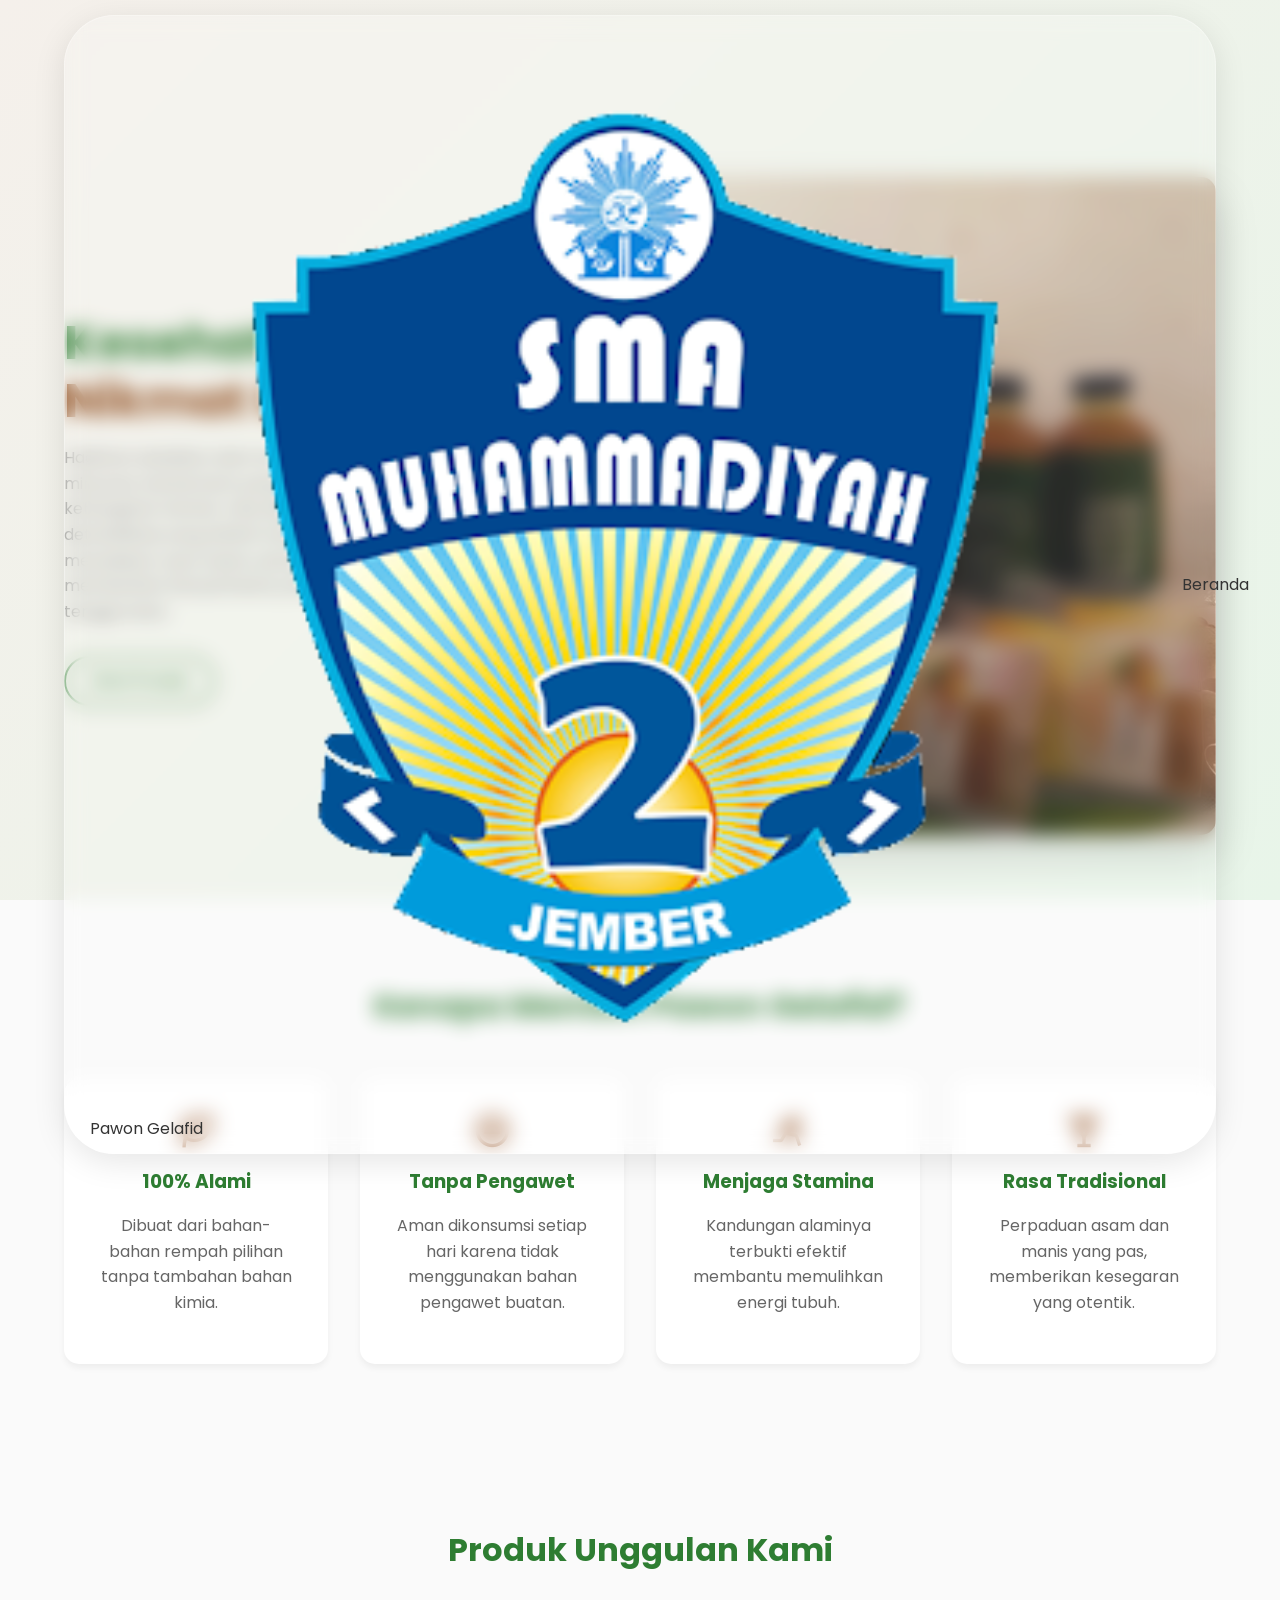
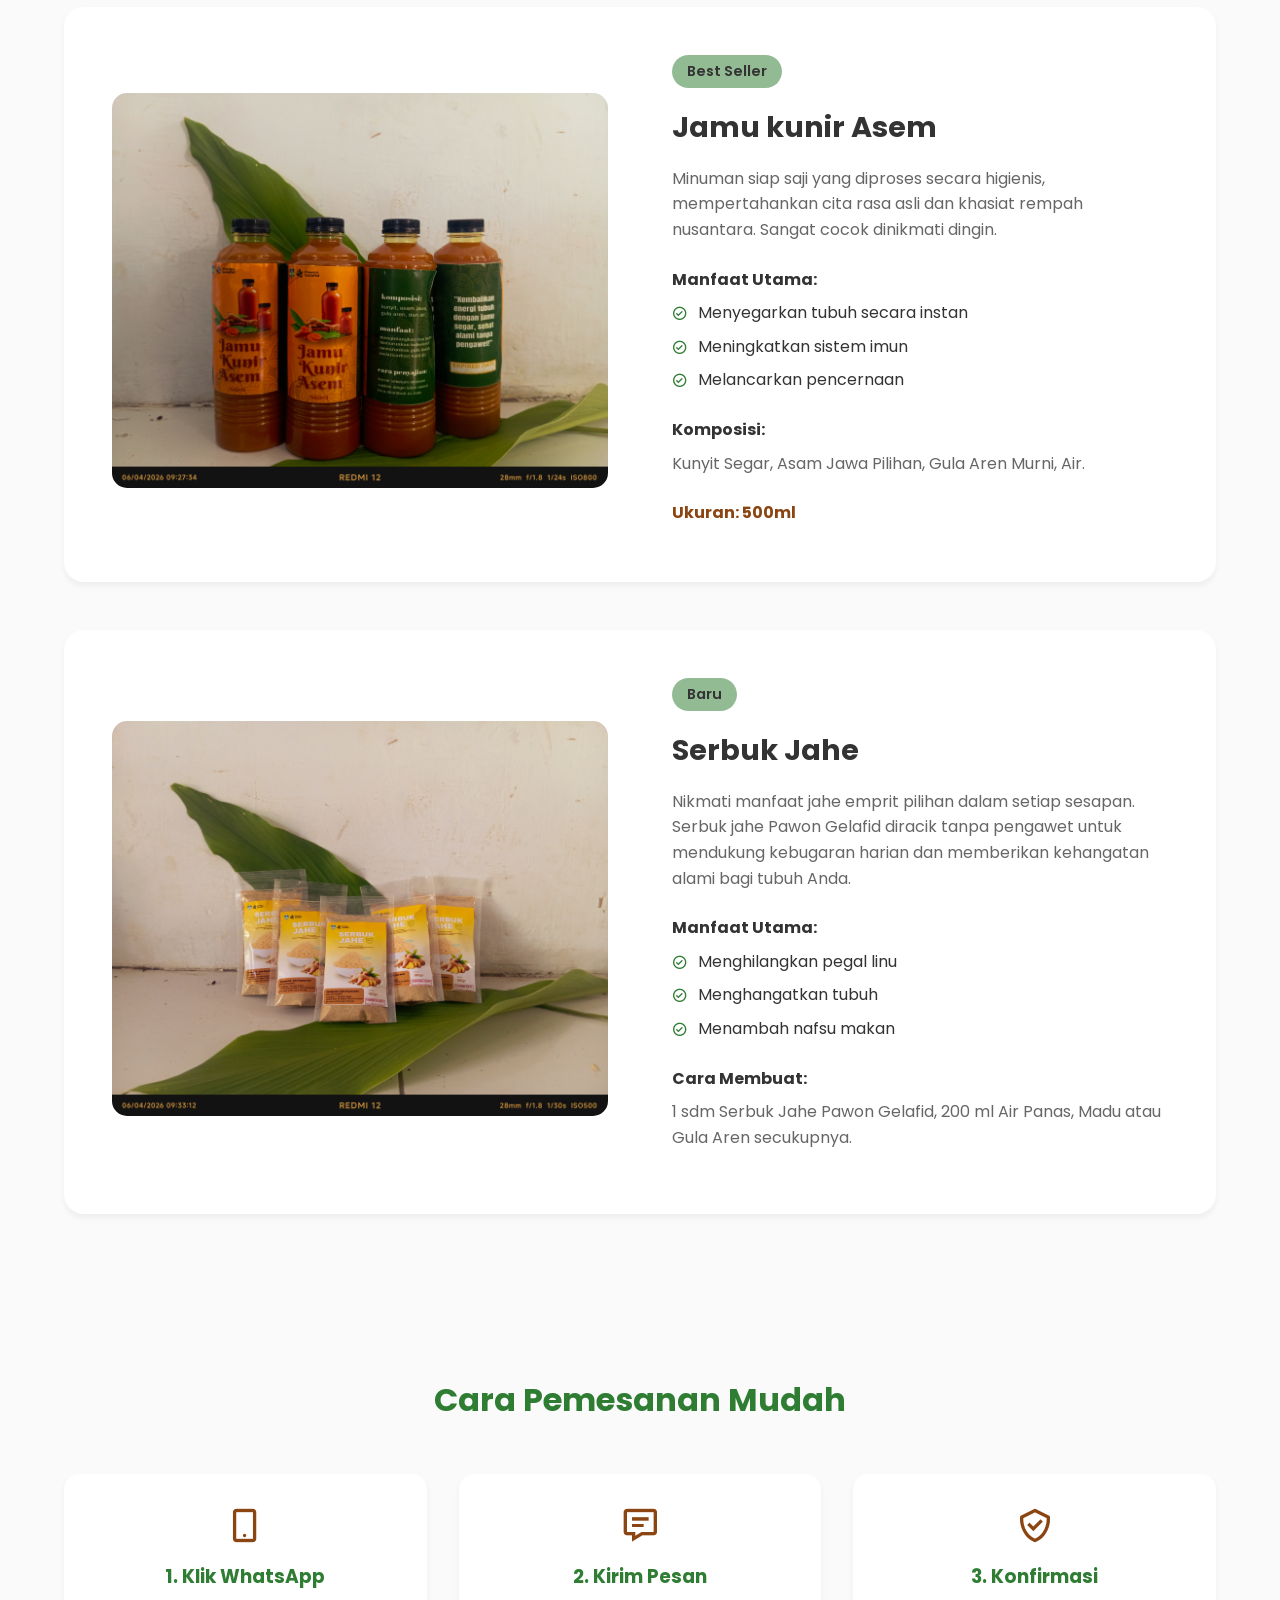
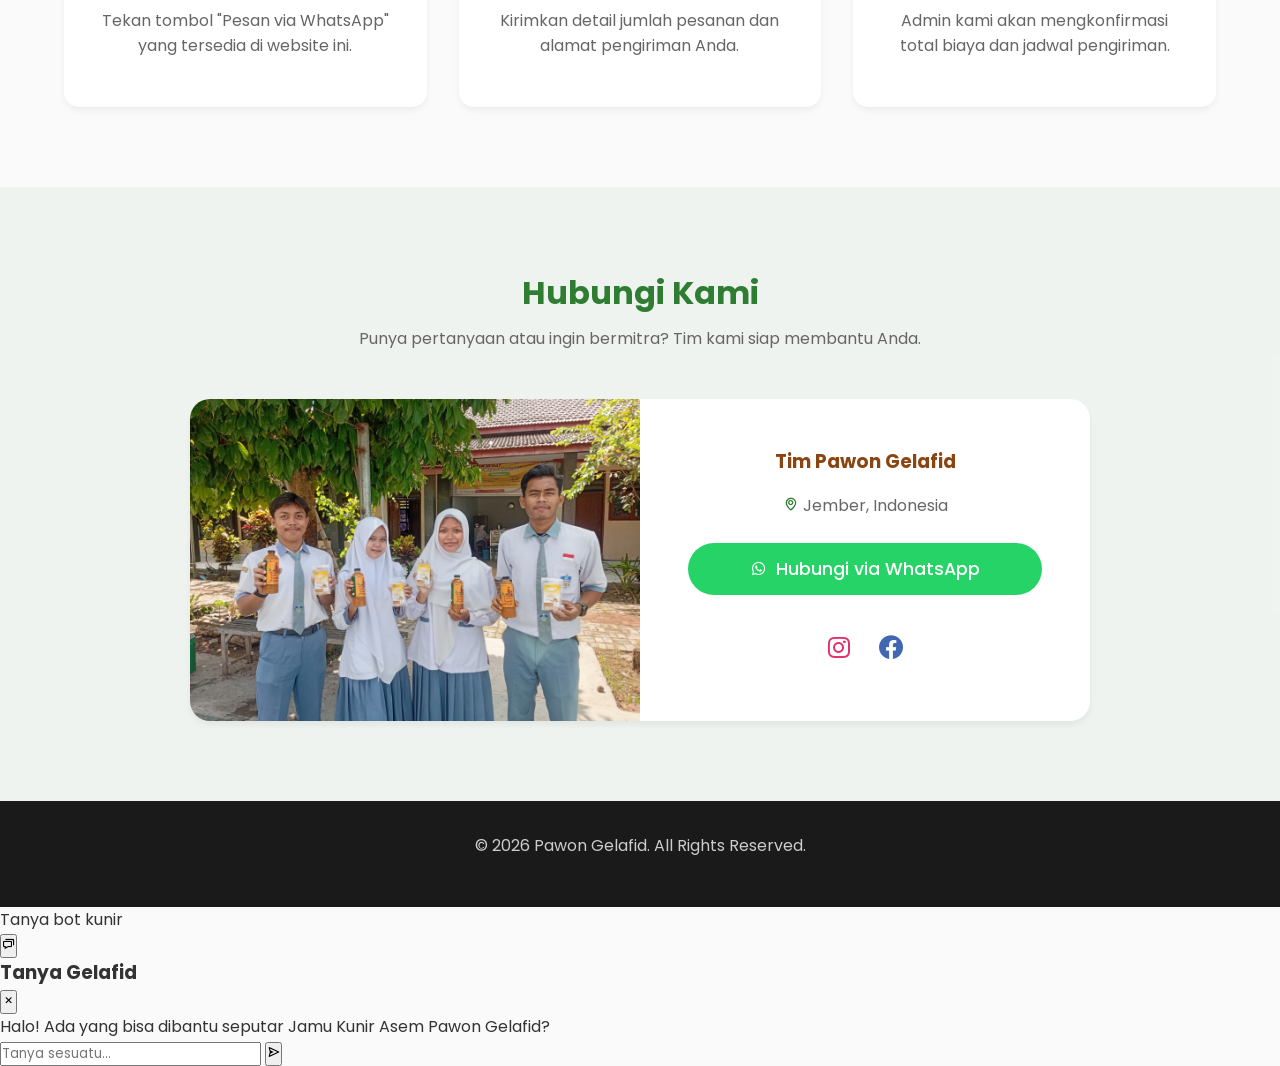
==== commit bfc0deff: "Refactor index.html structure and add chatbot feature" ====
--- a/index.html
+++ b/index.html
@@ -12,13 +12,20 @@
   </head>
   <body>
     <nav class="navbar">
-      <div class="logo">Pawon <span>Gelafid</span></div>
-      
+      <a href="index.html" class="nav-brand">
+        <img
+          src="/asset/logo.png"
+          alt="Logo SMA Muhammadiyah 2"
+          class="nav-logo"
+        />
+        Pawon Gelafid
+      </a>
       <ul class="nav-links">
         <li><a href="#beranda">Beranda</a></li>
         <li><a href="#produk">Produk</a></li>
         <li><a href="#kontak">Kontak</a></li>
         <li><a href="artikel.html">Artikel</a></li>
+        <li><a href="artikel.html#galeri-grid">Galeri</a></li>
       </ul>
 
       <div class="nav-controls">
@@ -28,7 +35,7 @@
             <span class="slider"></span>
           </label>
         </div>
-        
+
         <div class="menu-toggle">
           <i class="bx bx-menu"></i>
         </div>
@@ -92,7 +99,7 @@
       </div>
     </section>
 
-     <section id="produk" class="fade-in">
+    <section id="produk" class="fade-in">
       <h2>Produk Unggulan Kami</h2>
 
       <div class="products-list">
@@ -169,7 +176,7 @@
         </div>
       </div>
     </section>
-    
+
     <section class="fade-in">
       <h2>Cara Pemesanan Mudah</h2>
       <div
@@ -260,5 +267,36 @@
     </footer>
 
     <script src="script.js"></script>
+
+    <div class="chatbot-container">
+      <div id="chatbot-tooltip" class="chatbot-tooltip">Tanya bot kunir</div>
+
+      <button id="chatbot-toggle" class="chatbot-toggle">
+        <i class="bx bx-chat"></i>
+      </button>
+
+      <div id="chatbot-window" class="chatbot-window hidden">
+        <div class="chatbot-header">
+          <h3>Tanya Gelafid</h3>
+          <button id="chatbot-close"><i class="bx bx-x"></i></button>
+        </div>
+
+        <div id="chatbot-messages" class="chatbot-messages">
+          <div class="message bot-message">
+            Halo! Ada yang bisa dibantu seputar Jamu Kunir Asem Pawon Gelafid?
+          </div>
+        </div>
+
+        <div class="chatbot-input">
+          <input
+            type="text"
+            id="chatbot-text"
+            placeholder="Tanya sesuatu..."
+            autocomplete="off"
+          />
+          <button id="chatbot-send"><i class="bx bx-send"></i></button>
+        </div>
+      </div>
+    </div>
   </body>
 </html>
--- a/style.css
+++ b/style.css
@@ -308,6 +308,14 @@
 }
 
 /* Detail Produk */
+
+.products-list {
+  display: flex;
+  flex-direction: column; /* Menyusun produk ke bawah */
+  gap: 3rem; /* Jarak pemisah antar produk, tidak akan mepet lagi */
+  margin-top: 2rem;
+}
+
 .product-detail {
   display: flex;
   align-items: center;
@@ -334,8 +342,8 @@
 }
 .tag {
   display: inline-block;
-  background: rgba(139, 69, 19, 0.1);
-  color: var(--primary-brown);
+  background: lab(61.02% -62.33 55.73 / 0.215);
+  color: var(--primary-white);
   padding: 5px 15px;
   border-radius: 20px;
   font-size: 0.9rem;
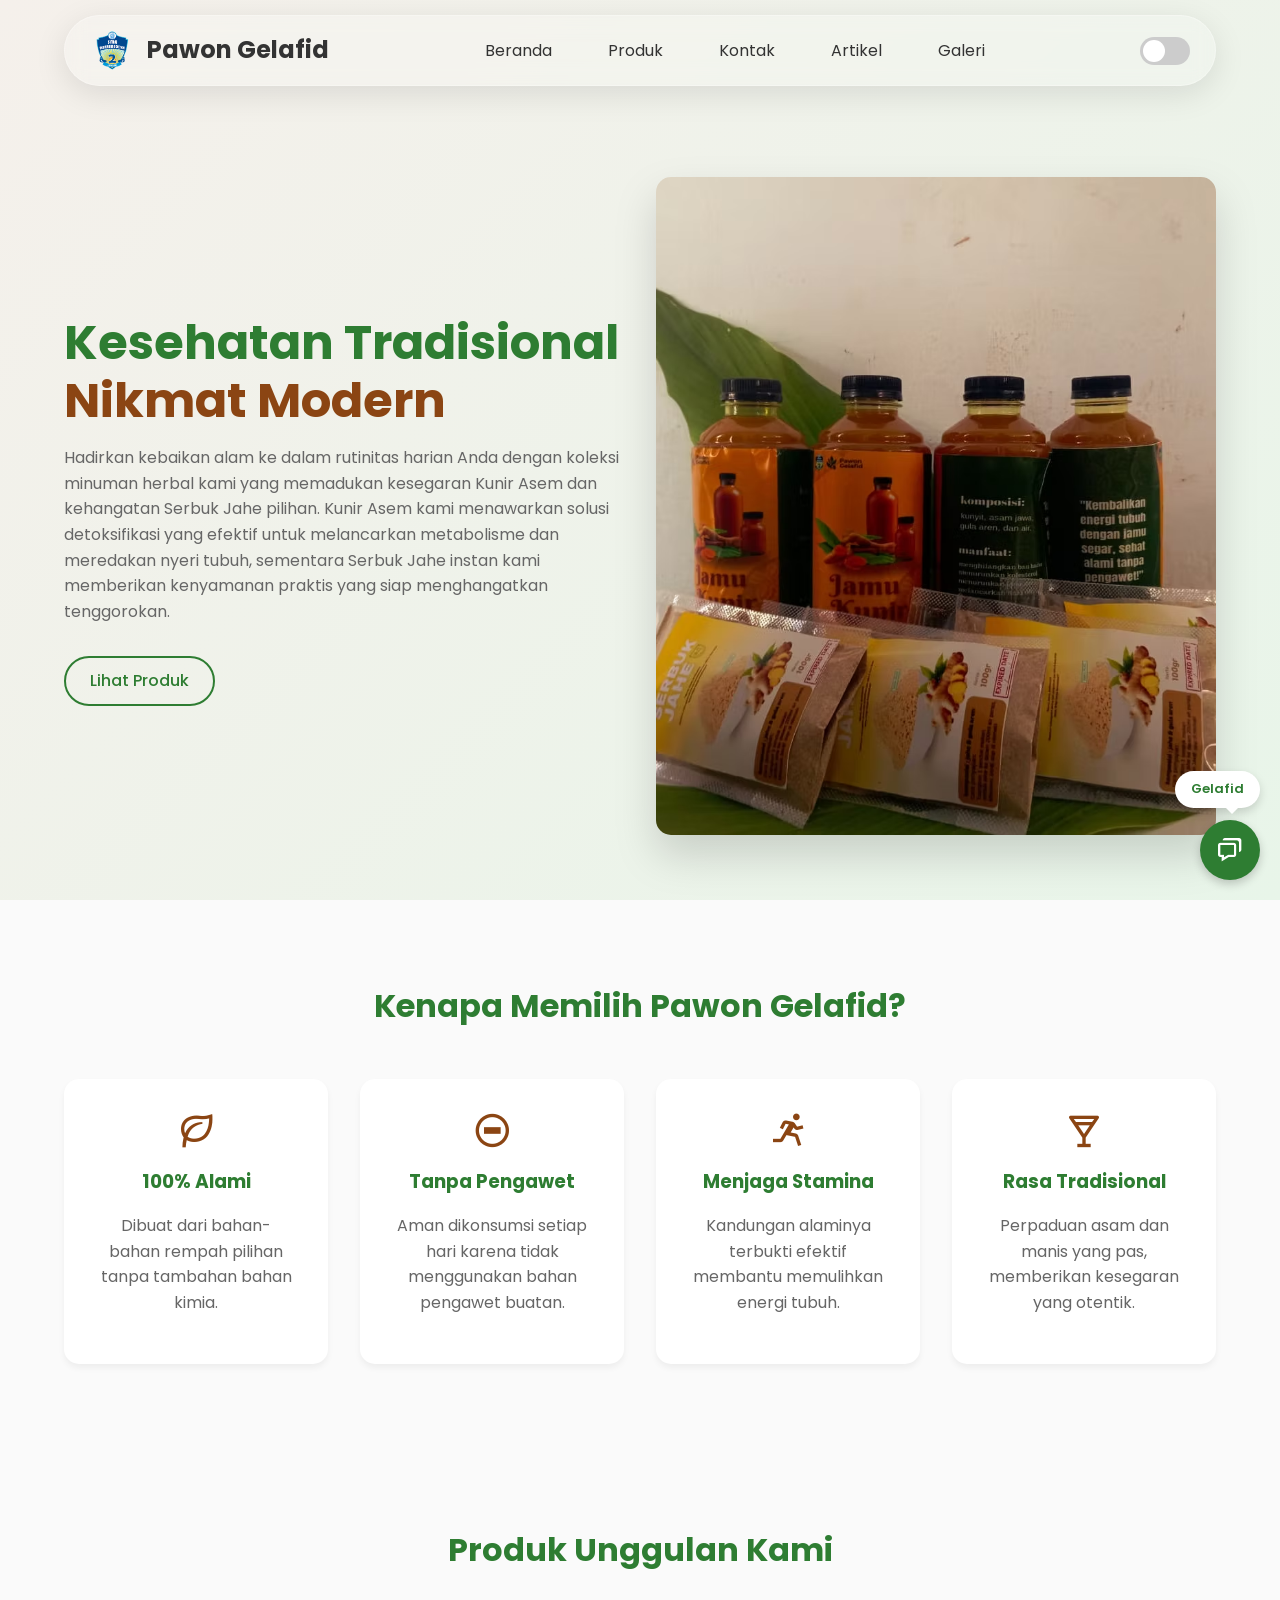
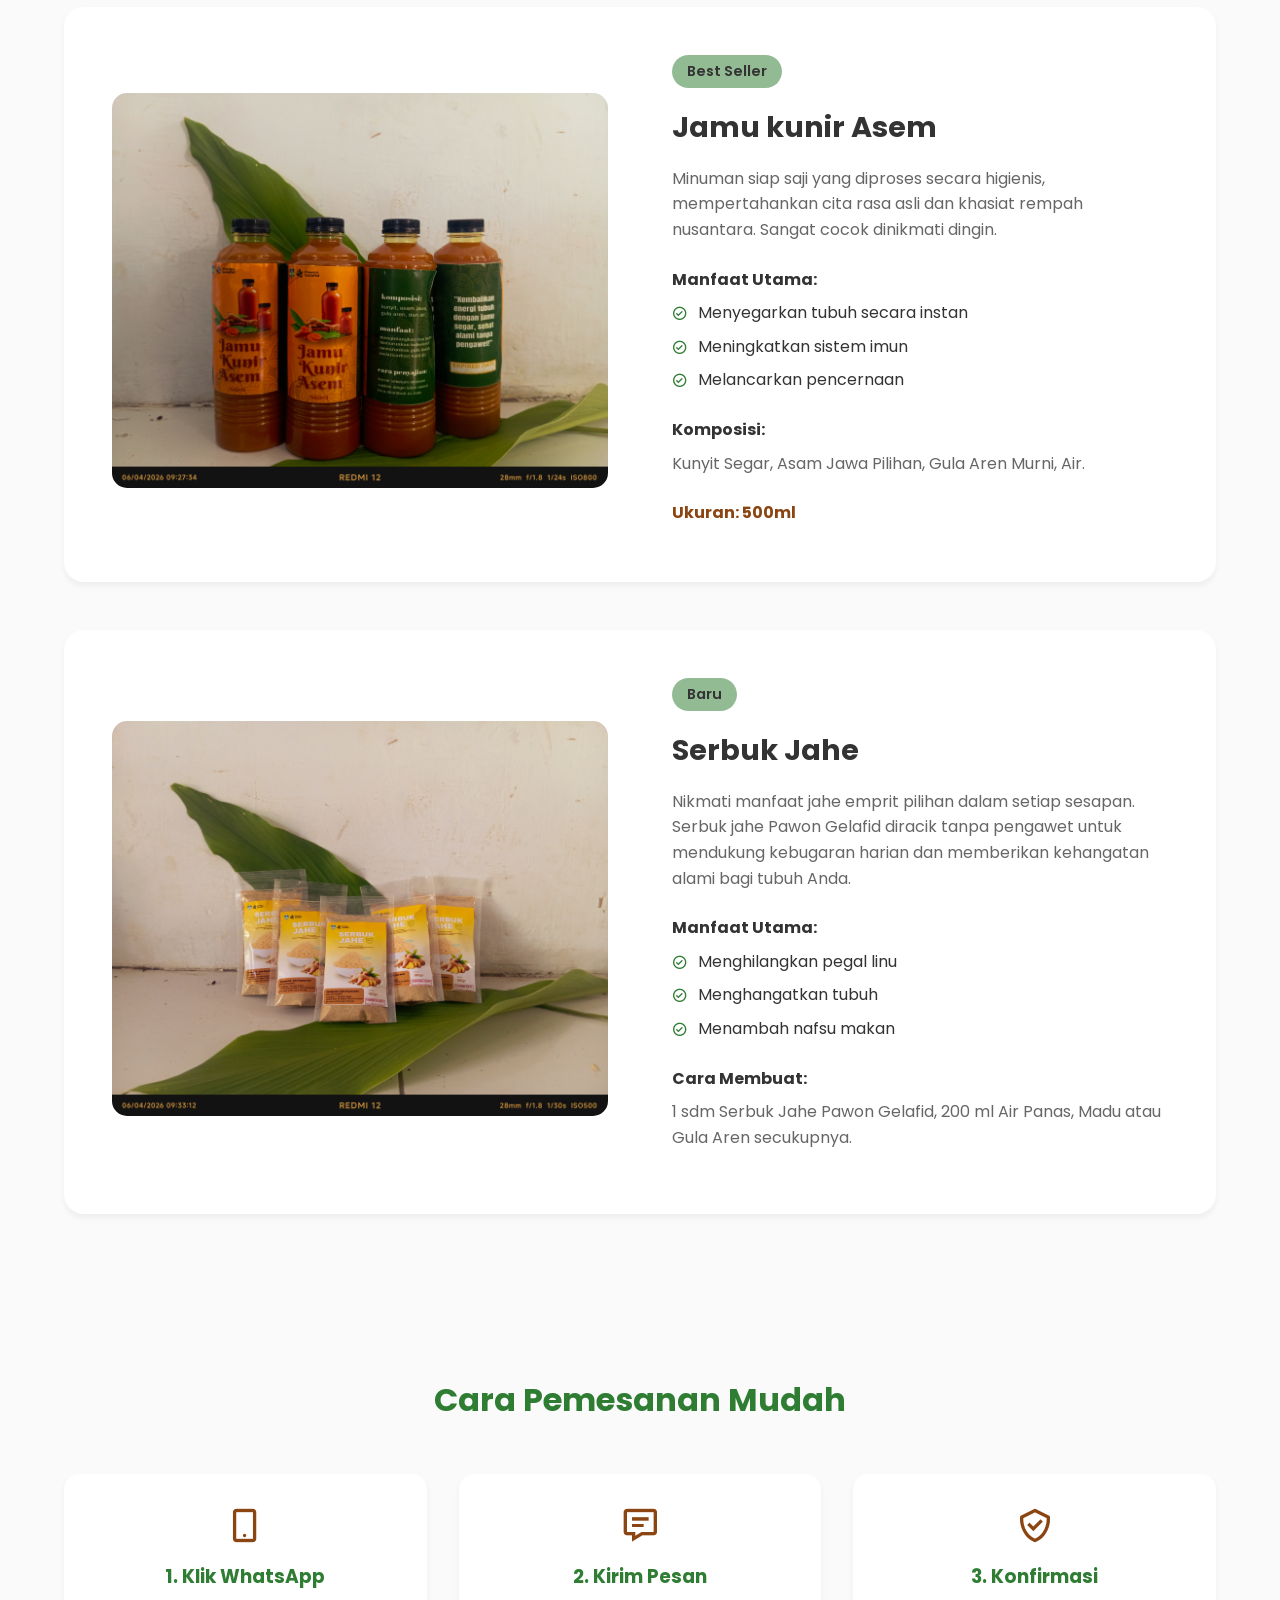
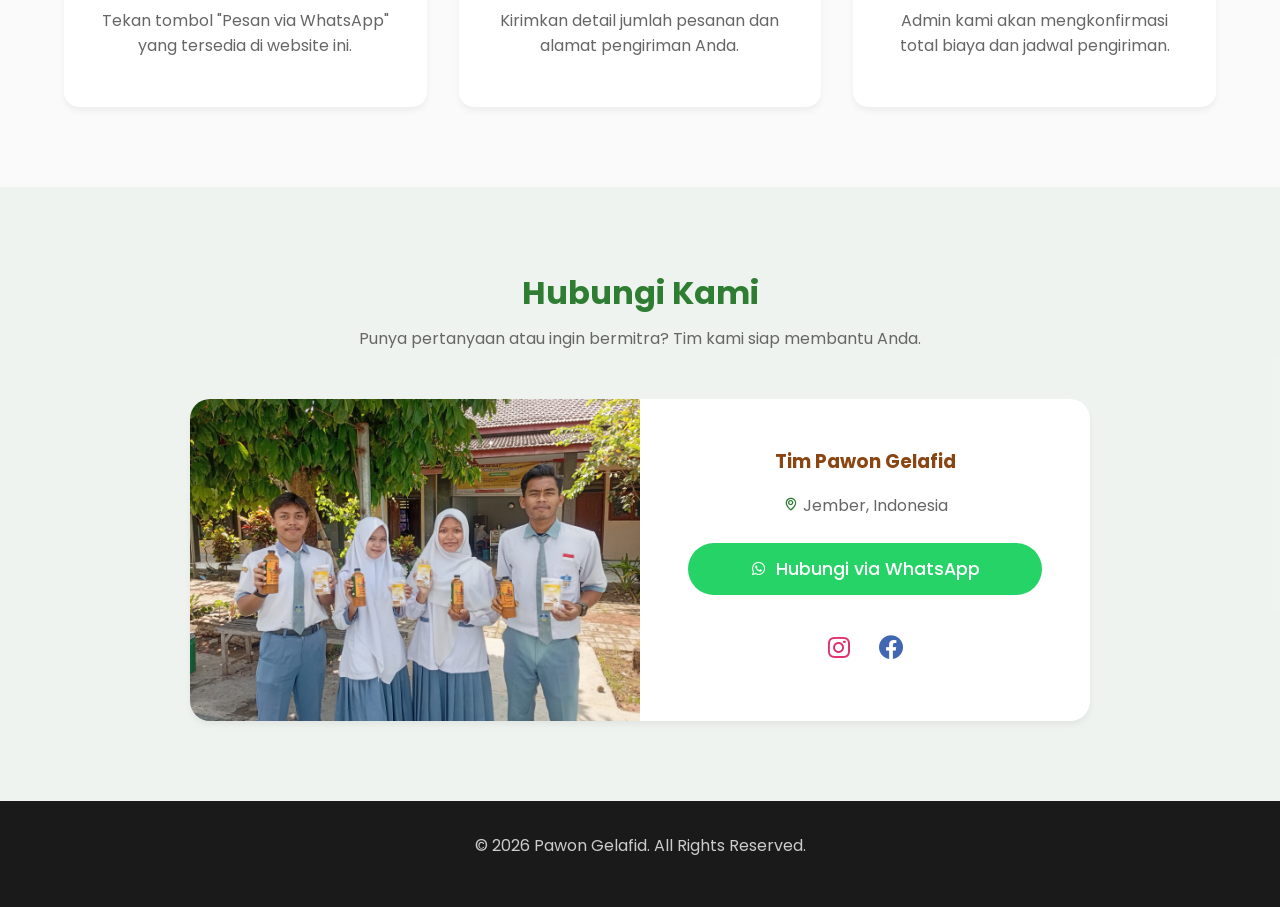
==== commit 24931698: "Update index.html" ====
--- a/index.html
+++ b/index.html
@@ -269,7 +269,7 @@
     <script src="script.js"></script>
 
     <div class="chatbot-container">
-      <div id="chatbot-tooltip" class="chatbot-tooltip">Tanya bot kunir</div>
+      <div id="chatbot-tooltip" class="chatbot-tooltip">Gelafid</div>
 
       <button id="chatbot-toggle" class="chatbot-toggle">
         <i class="bx bx-chat"></i>
--- a/style.css
+++ b/style.css
@@ -677,3 +677,236 @@
   font-weight: 600;
   color: var(--primary-brown);
 }
+
+/* Styling untuk List Manfaat di Artikel */
+.manfaat-list {
+  display: flex;
+  flex-direction: column;
+  gap: 1.2rem; /* Jarak atas-bawah antar poin manfaat */
+  margin-bottom: 2rem;
+}
+
+.manfaat-item {
+  display: flex;
+  align-items: flex-start; /* Memastikan ikon sejajar dengan baris pertama teks */
+  gap: 1rem; /* Jarak spasi antara ikon dan teks */
+}
+
+.manfaat-item i {
+  font-size: 1.5rem;
+  color: var(--primary-green); /* Menggunakan warna hijau temamu */
+  margin-top: 0.1rem; /* Menurunkan sedikit ikon agar sejajar dengan tengah teks */
+  flex-shrink: 0; /* Mencegah ikon mengecil jika teksnya sangat panjang */
+}
+
+.manfaat-item p {
+  margin: 0;
+  line-height: 1.6;
+  color: inherit;
+}
+
+/* =========================================
+   GAYA UNTUK CHATBOT BUBBLE
+========================================= */
+/* Update container agar posisinya sejajar ke kanan */
+.chatbot-container {
+  position: fixed;
+  bottom: 20px;
+  right: 20px;
+  z-index: 1000;
+  font-family: "Poppins", sans-serif;
+  display: flex;
+  flex-direction: column;
+  align-items: flex-end; /* Memastikan teks dan tombol sejajar di kanan */
+}
+
+/* Desain Teks Mengambang */
+.chatbot-tooltip {
+  background-color: white;
+  color: #2e7d32;
+  padding: 8px 16px;
+  border-radius: 20px;
+  font-size: 13px;
+  font-weight: 600;
+  margin-bottom: 12px; /* Jarak antara teks dan tombol */
+  box-shadow: 0 4px 10px rgba(0, 0, 0, 0.15);
+  position: relative;
+  animation: floatText 2s ease-in-out infinite; /* Efek mengambang */
+  transition: opacity 0.3s ease;
+}
+
+/* Ekor kecil penunjuk ke bawah (segitiga) */
+.chatbot-tooltip::after {
+  content: "";
+  position: absolute;
+  bottom: -6px;
+  right: 22px;
+  border-width: 6px 6px 0;
+  border-style: solid;
+  border-color: white transparent transparent transparent;
+}
+
+/* Animasi naik turun */
+@keyframes floatText {
+  0%,
+  100% {
+    transform: translateY(0);
+  }
+  50% {
+    transform: translateY(-6px);
+  }
+}
+
+/* Class untuk menyembunyikan teks saat chat dibuka */
+.chatbot-tooltip.hidden {
+  opacity: 0;
+  pointer-events: none;
+}
+
+.chatbot-toggle {
+  background-color: #2e7d32; /* Warna hijau jamu */
+  color: white;
+  border: none;
+  border-radius: 50%;
+  width: 60px;
+  height: 60px;
+  font-size: 28px;
+  cursor: pointer;
+  box-shadow: 0 4px 10px rgba(0, 0, 0, 0.2);
+  transition: transform 0.3s ease;
+  display: flex;
+  align-items: center;
+  justify-content: center;
+}
+
+.chatbot-toggle:hover {
+  transform: scale(1.1);
+}
+
+.chatbot-window {
+  position: absolute;
+  bottom: 80px;
+  right: 0;
+  width: 320px;
+  background: white;
+  border-radius: 12px;
+  box-shadow: 0 5px 20px rgba(0, 0, 0, 0.15);
+  display: flex;
+  flex-direction: column;
+  overflow: hidden;
+  transition:
+    opacity 0.3s ease,
+    transform 0.3s ease;
+  transform-origin: bottom right;
+}
+
+.chatbot-window.hidden {
+  opacity: 0;
+  transform: scale(0.8);
+  pointer-events: none;
+}
+
+.chatbot-header {
+  background-color: #2e7d32;
+  color: white;
+  padding: 15px;
+  display: flex;
+  justify-content: space-between;
+  align-items: center;
+}
+
+.chatbot-header h3 {
+  margin: 0;
+  font-size: 16px;
+  color: white;
+}
+
+.chatbot-header button {
+  background: none;
+  border: none;
+  color: white;
+  font-size: 24px;
+  cursor: pointer;
+}
+
+.chatbot-messages {
+  height: 300px;
+  padding: 15px;
+  overflow-y: auto;
+  background-color: #f9f9f9;
+  display: flex;
+  flex-direction: column;
+  gap: 10px;
+}
+
+.message {
+  max-width: 85%;
+  padding: 10px 14px;
+  border-radius: 12px;
+  font-size: 14px;
+  line-height: 1.4;
+}
+
+.bot-message {
+  background-color: #e8f5e9;
+  color: #1b5e20;
+  align-self: flex-start;
+  border-bottom-left-radius: 2px;
+}
+
+.user-message {
+  background-color: #2e7d32;
+  color: white;
+  align-self: flex-end;
+  border-bottom-right-radius: 2px;
+}
+
+.chatbot-input {
+  display: flex;
+  padding: 10px;
+  border-top: 1px solid #ddd;
+  background: white;
+}
+
+.chatbot-input input {
+  flex: 1;
+  padding: 10px;
+  border: 1px solid #ccc;
+  border-radius: 20px;
+  outline: none;
+  font-family: inherit;
+}
+
+.chatbot-input button {
+  background-color: #2e7d32;
+  color: white;
+  border: none;
+  width: 40px;
+  height: 40px;
+  border-radius: 50%;
+  margin-left: 10px;
+  cursor: pointer;
+  display: flex;
+  align-items: center;
+  justify-content: center;
+  font-size: 18px;
+}
+
+/* =========================================
+   GAYA UNTUK LOGO NAVBAR
+========================================= */
+.nav-brand {
+  display: flex;
+  align-items: center; /* Membuat logo dan teks rata tengah sejajar */
+  gap: 12px; /* Jarak spasi antara gambar logo dan tulisan Pawon Gelafid */
+  text-decoration: none;
+  font-weight: bold;
+  font-size: 1.5rem; /* Sesuaikan ukuran teks jika perlu */
+  color: var(--text-dark);
+}
+
+.nav-logo {
+  height: 45px; /* Mengatur tinggi logo menjadi kecil dan pas untuk navbar */
+  width: auto; /* Membiarkan lebarnya menyesuaikan agar tidak gepeng */
+  object-fit: contain;
+}
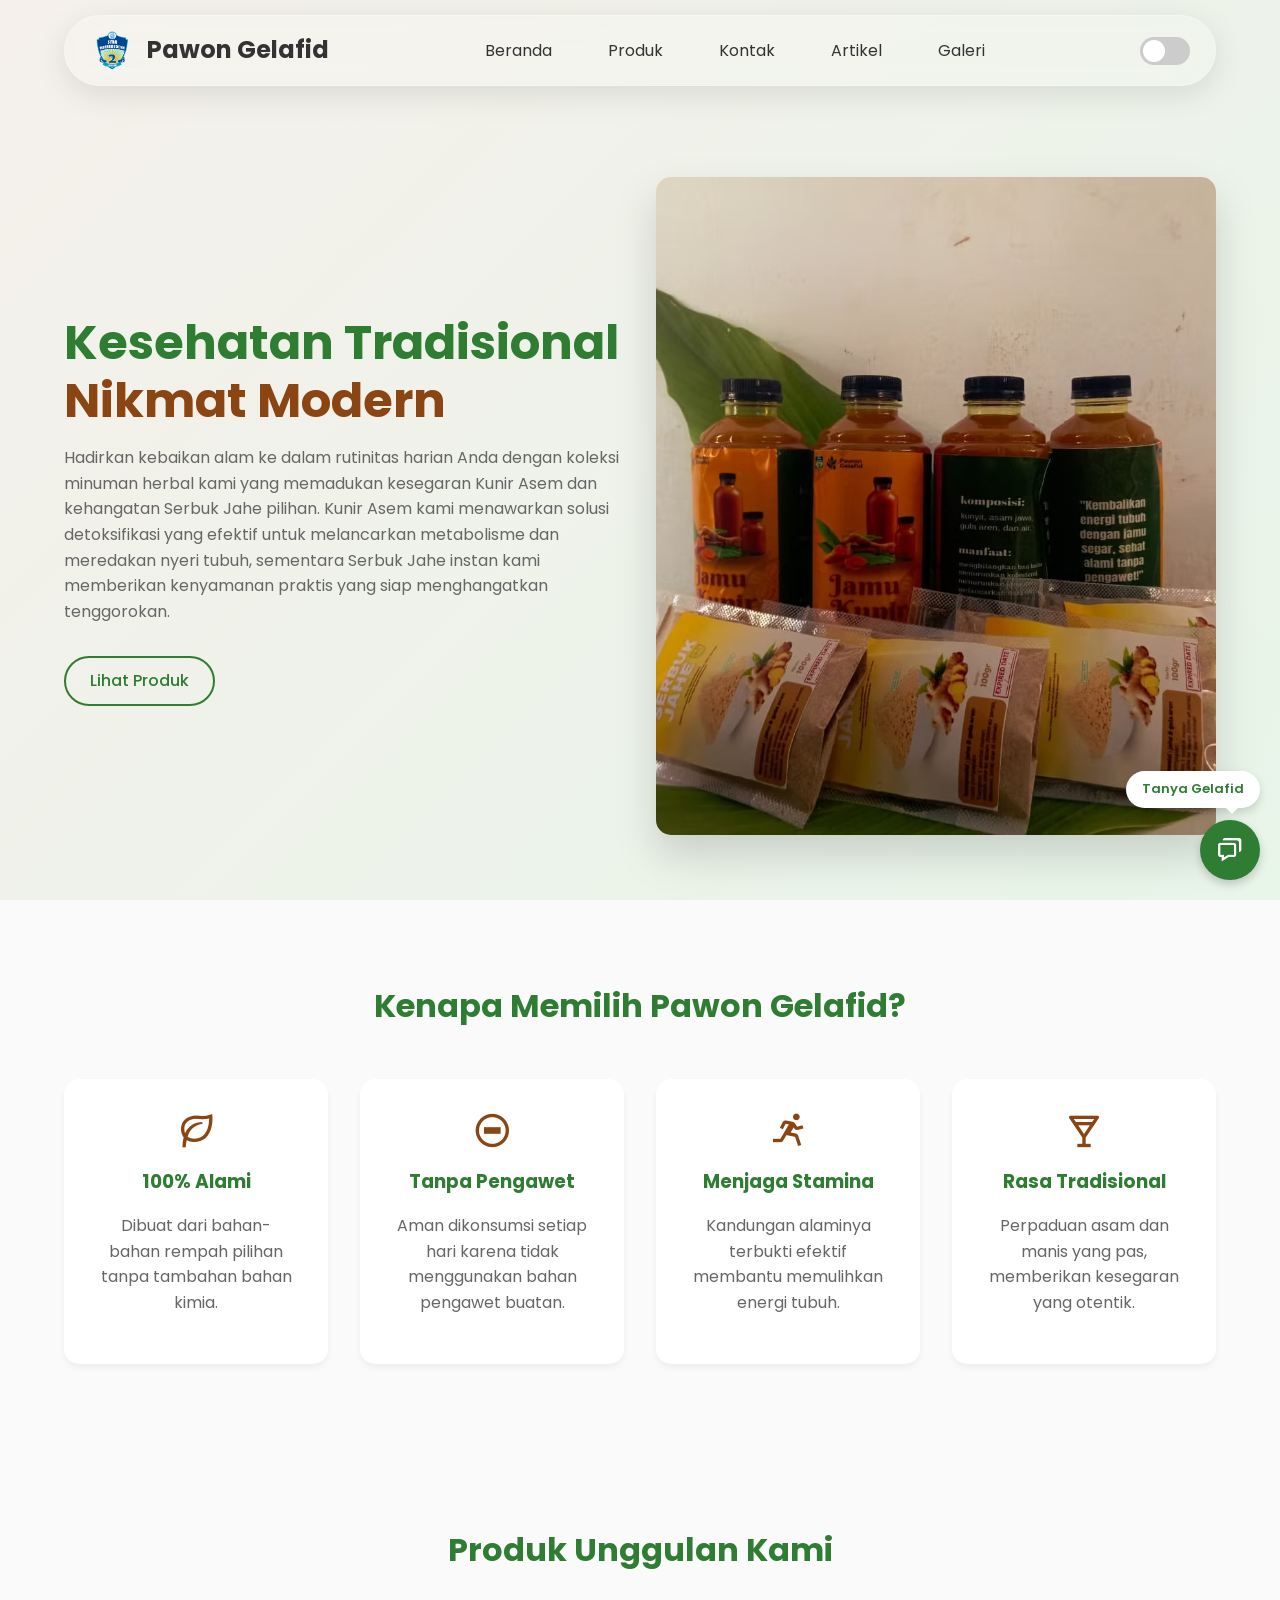
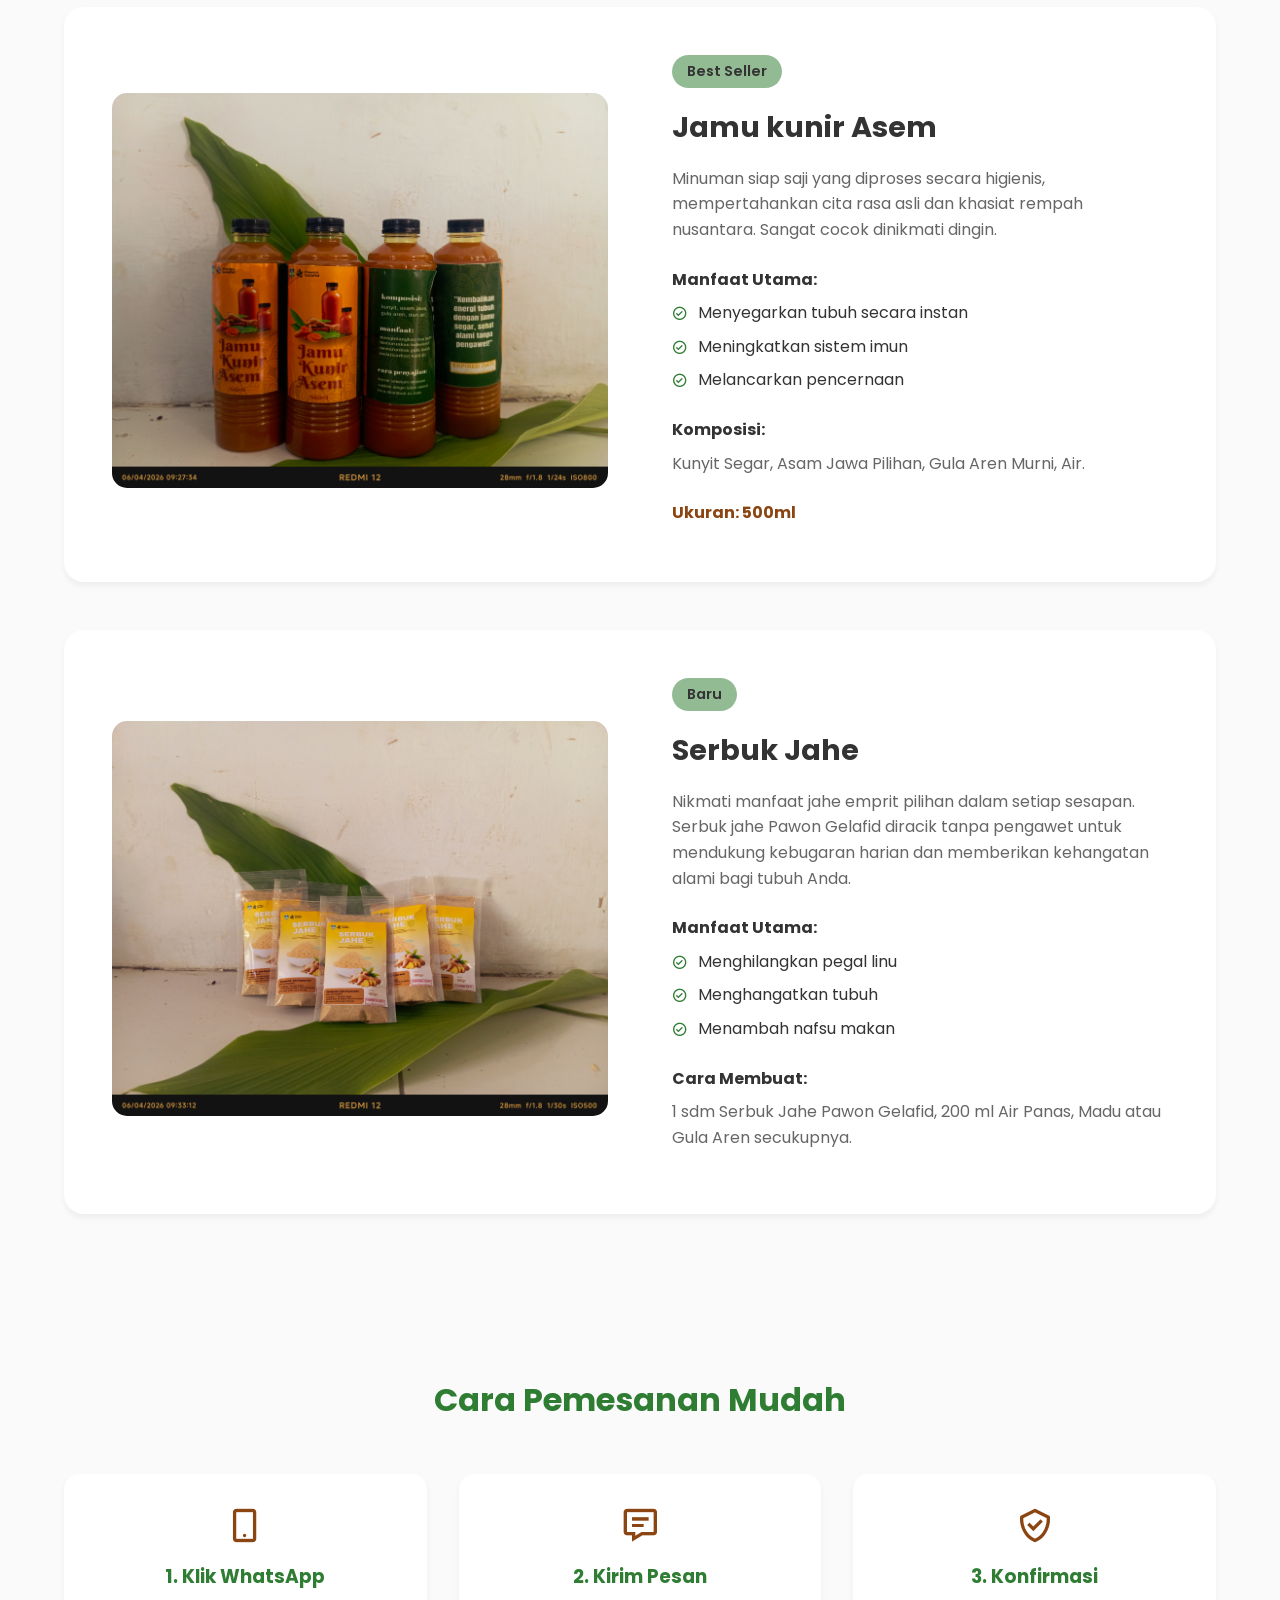
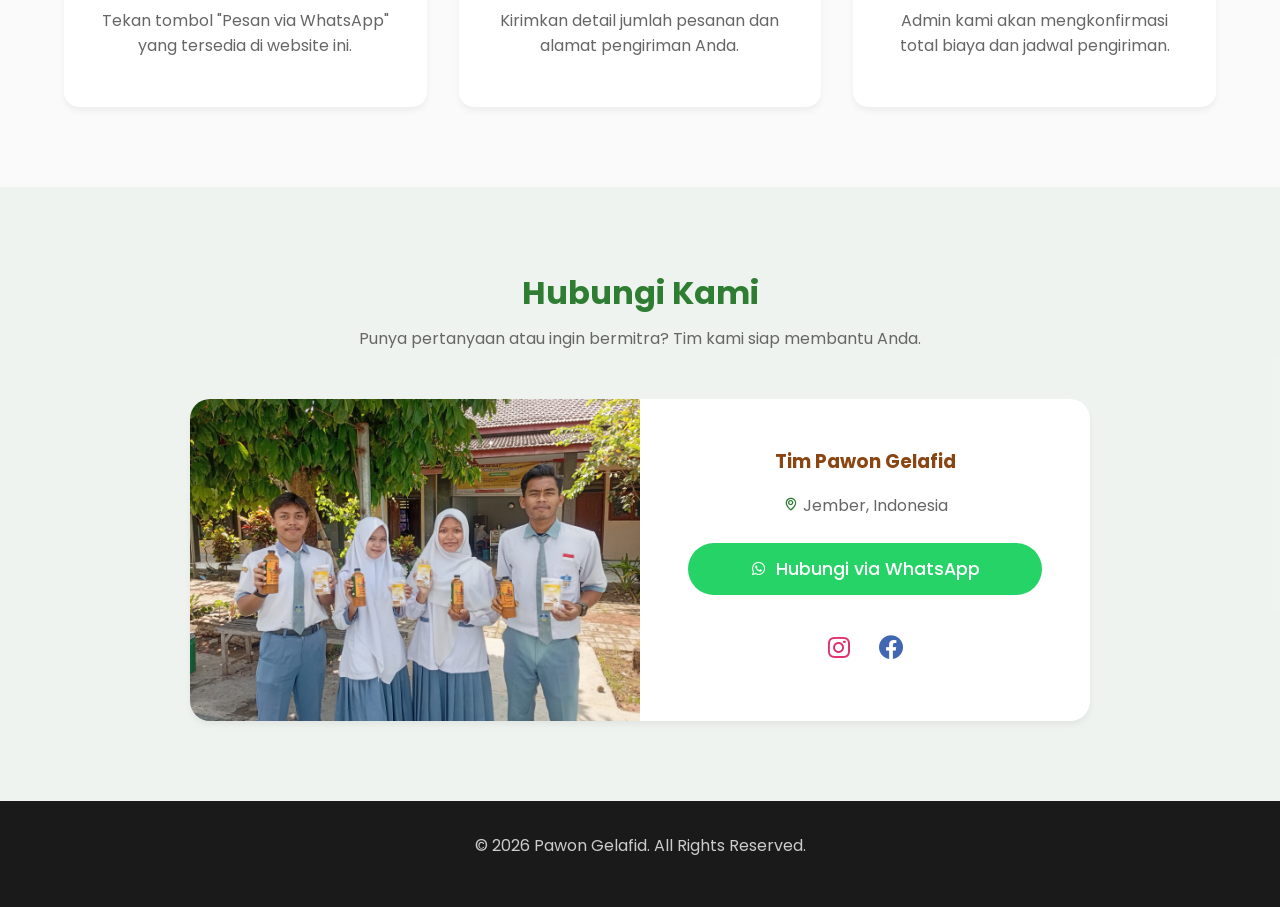
==== commit 8c414412: "Fix HTML encoding issues in index.html" ====
--- a/index.html
+++ b/index.html
@@ -269,7 +269,7 @@
     <script src="script.js"></script>
 
     <div class="chatbot-container">
-      <div id="chatbot-tooltip" class="chatbot-tooltip">Gelafid</div>
+      <div id="chatbot-tooltip" class="chatbot-tooltip">Tanya Gelafid</div>
 
       <button id="chatbot-toggle" class="chatbot-toggle">
         <i class="bx bx-chat"></i>
